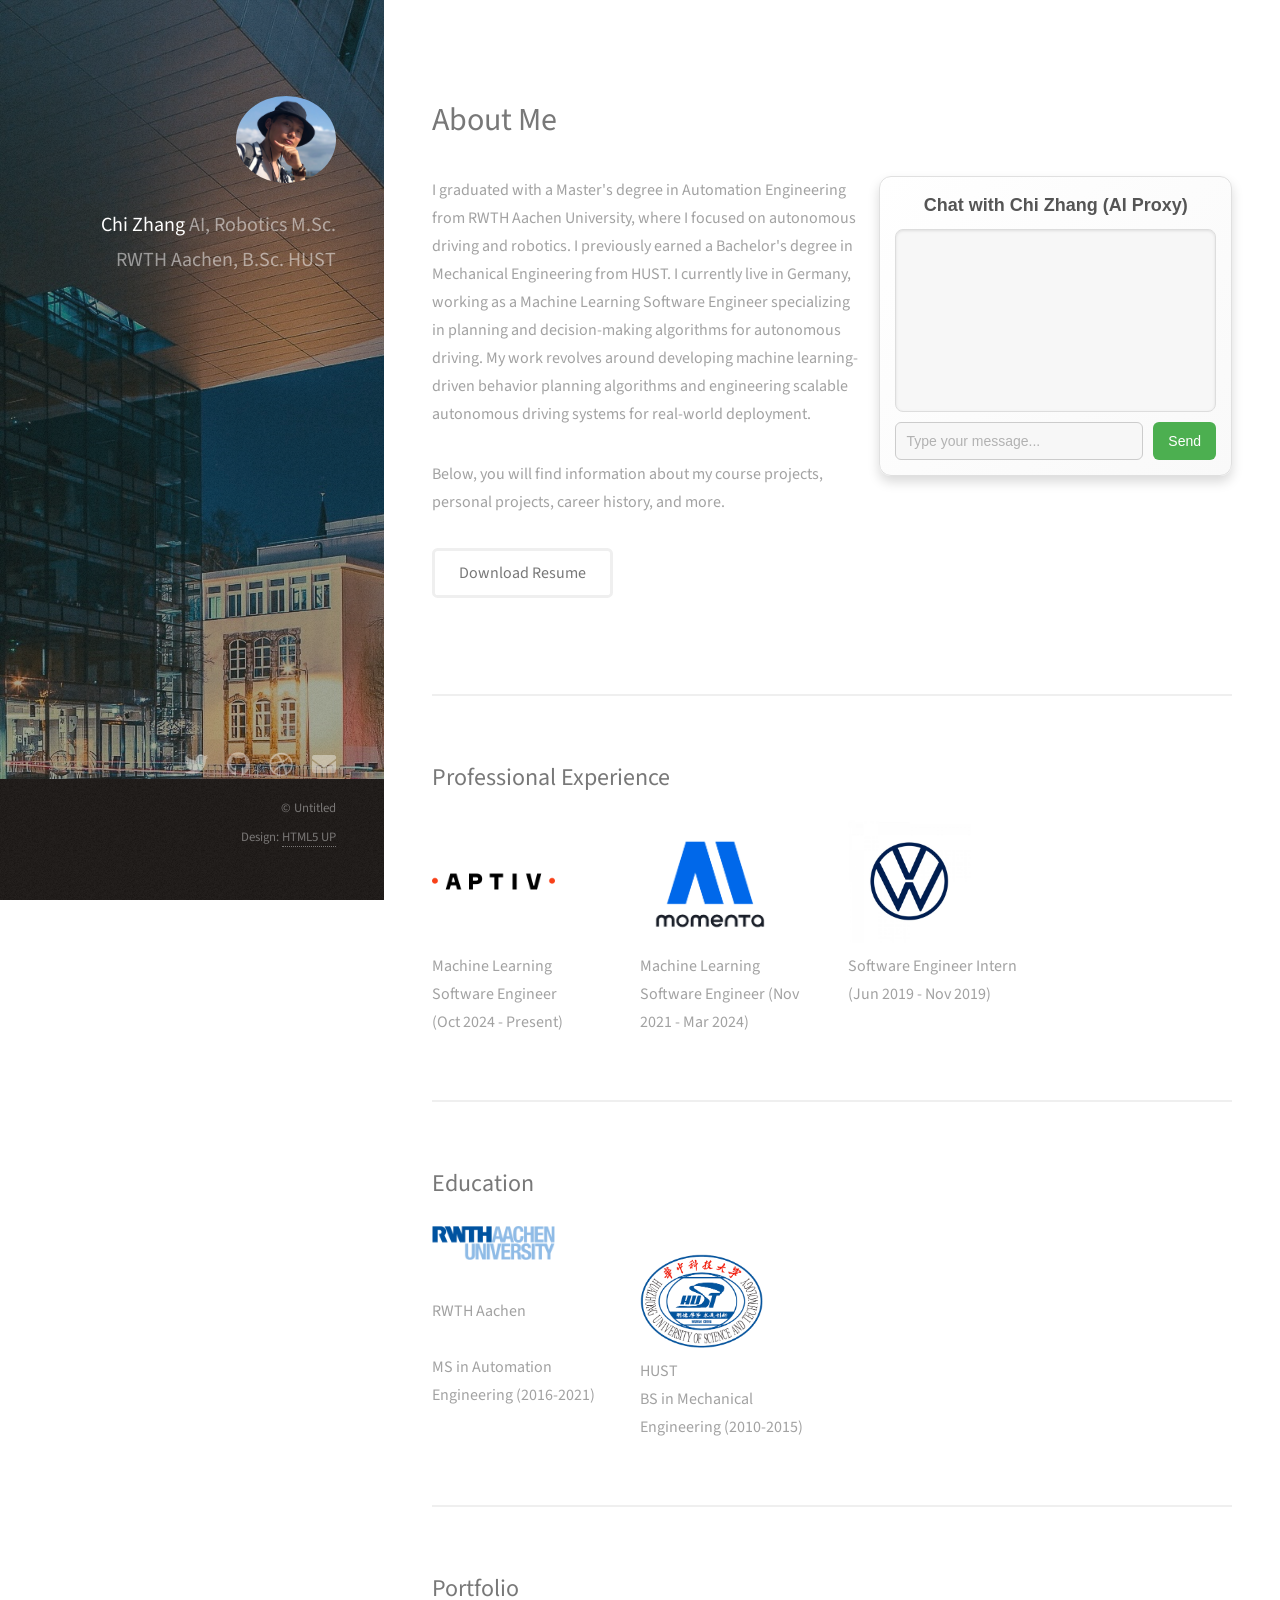
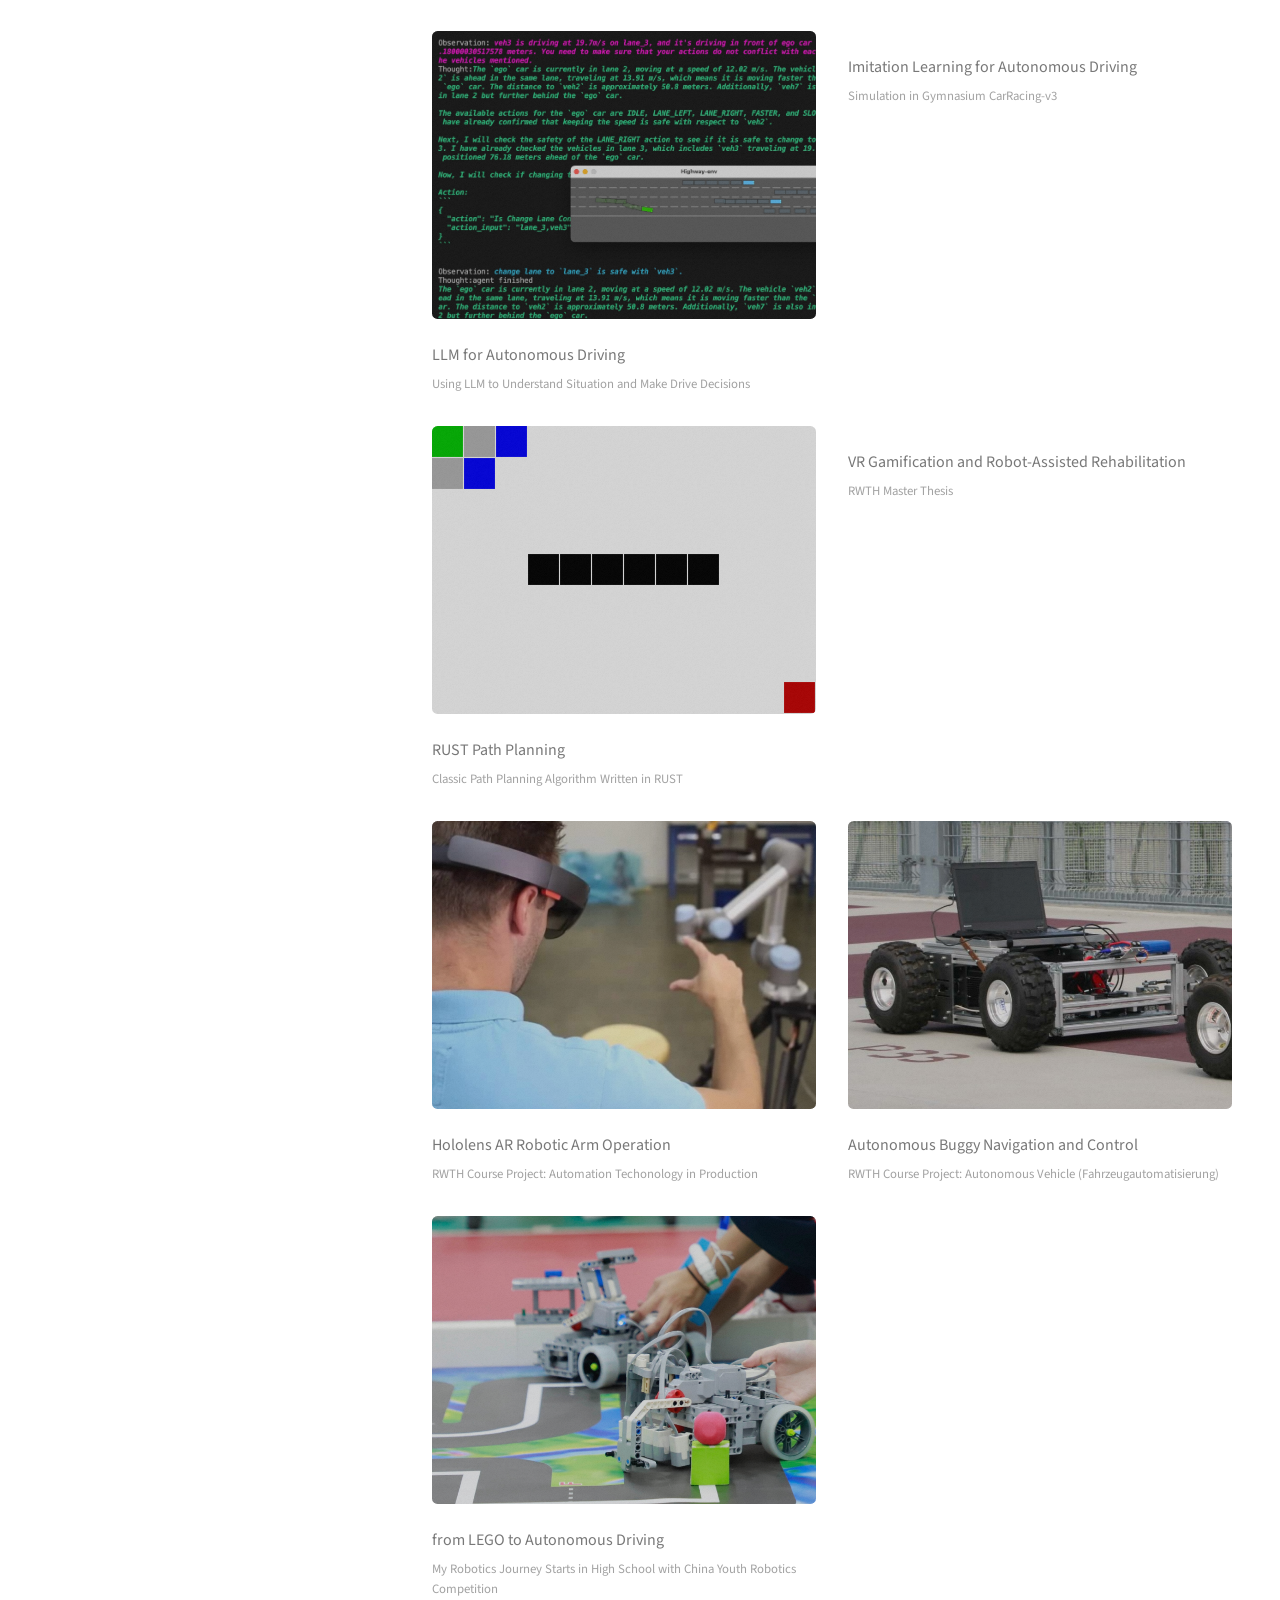
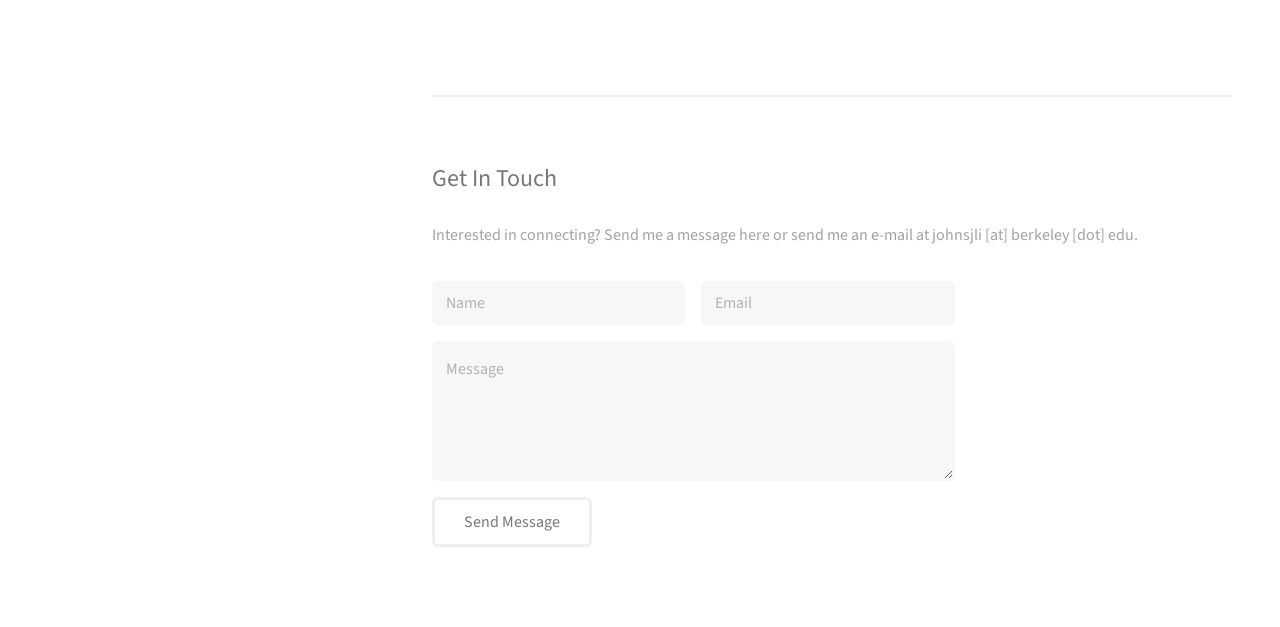
==== index.html @ f7bc262f "udpate rwth logo" ====
<!DOCTYPE HTML>
<!--
	Strata by HTML5 UP
	html5up.net | @ajlkn
	Free for personal and commercial use under the CCA 3.0 license (html5up.net/license)
-->
<html>
	<head>
		<title>Strata by HTML5 UP</title>
		<meta charset="utf-8" />
		<meta name="viewport" content="width=device-width, initial-scale=1, user-scalable=no" />
		<link rel="stylesheet" href="assets/css/main.css" />
	</head>
	<body class="is-preload">

		<!-- Header -->
			<header id="header">
				<div class="inner">
					<a href="#" class="image avatar"><img src="images/avatar.jpg" alt="" /></a>
					<h1><strong>Chi Zhang</strong><br />
					AI, Robotics<br />
					M.Sc. RWTH Aachen, B.Sc. HUST</h1>
				</div>
			</header>

		<!-- Main -->
		<div id="main">

			<section id="one">
				<!-- 单独的一行: About Me -->
				<header class="major" style="text-align: left; margin-bottom: 20px;">
					<h2>About Me</h2>
				</header>
			
				<!-- 内容部分 -->
				<div style="display: flex; flex-wrap: wrap; gap: 20px; align-items: flex-start;">
					<!-- 左侧文字内容 -->
					<div style="flex: 2; min-width: 300px;">
						<p>
							I graduated with a Master's degree in Automation Engineering from RWTH Aachen University, 
							where I focused on autonomous driving and robotics. I previously earned a Bachelor's degree in Mechanical Engineering from HUST.
							I currently live in Germany, 
							working as a Machine Learning Software Engineer specializing in planning and decision-making algorithms for autonomous driving. 
							My work revolves around developing machine learning-driven behavior planning algorithms and engineering scalable autonomous driving systems for real-world deployment.
						</p>
						<p>
							Below, you will find information about my course projects, personal projects, 
							career history, and more.
						</p>
						<ul class="actions">
							<li><a href="docs/Johnathon_Li_Resume_USA_2024.pdf" class="button">Download Resume</a></li>
						</ul>
					</div>
			
					<!-- 右侧聊天窗口 -->
					<div id="chatbot-container" style="
						flex: 1.5; 
						min-width: 300px; 
						border: 1px solid #e0e0e0;
						border-radius: 12px;
						padding: 15px;
						box-shadow: 0 6px 12px rgba(0, 0, 0, 0.15);
						background: linear-gradient(135deg, #ffffff, #f9f9f9);
						height: 300px; /* 调整聊天窗口高度 */
						display: flex;
						flex-direction: column;
						justify-content: space-between;">
						<h3 style="
							text-align: center;
							font-family: 'Arial', sans-serif;
							font-size: 18px;
							font-weight: bold;
							color: #555;
							margin-bottom: 10px;">Chat with Chi Zhang (AI Proxy)</h3>
						<div id="chatbox" style="
							flex: 1;
							overflow-y: auto;
							border: 1px solid #ddd;
							border-radius: 8px;
							padding: 10px;
							background-color: #f7f7f7;
							font-family: 'Arial', sans-serif;
							font-size: 14px;
							line-height: 1.6;
							color: #333;
							box-shadow: inset 0 1px 3px rgba(0, 0, 0, 0.1);"></div>
						<div style="margin-top: 10px; display: flex; gap: 10px;">
							<input id="user-input" type="text" placeholder="Type your message..." style="
								flex: 1;
								padding: 10px;
								border: 1px solid #ccc;
								border-radius: 6px;
								font-family: 'Arial', sans-serif;
								font-size: 14px;">
							<button id="send-btn" style="
								padding: 10px 15px;
								background-color: #4CAF50;
								color: #fff;
								border: none;
								border-radius: 6px;
								font-family: 'Arial', sans-serif;
								font-size: 14px;
								cursor: pointer;
								transition: background-color 0.3s ease;">
								Send
							</button>
						</div>
					</div>
				</div>
			</section>

				<section id="two">
					<div>
						<h2>Professional Experience</h2>
						<div class="row">
							<div class="item col-3 col-6-small">
								<img src="images/logos/Aptiv.png" style="width:70%">
								<span class="caption">Machine Learning Software Engineer <br /> (Oct 2024 - Present)</span>
							</div>
							<div class="item col-3 col-6-small">
								<img src="images/logos/Momenta.png" alt="Forest" style="width:80%">
								<span class="caption">Machine Learning Software Engineer (Nov 2021 - Mar 2024)</span>
							</div>
							<div class="item col-3 col-6-small">
								<img src="images/logos/Volkswagen.png" alt="Mountains" style="width:70%">
								<span class="caption"> Software Engineer Intern (Jun 2019 - Nov 2019)</span>
						</div>
					</div>
				</section>

				<section id="four">
					<div>
						<h2>Education</h2>
						<div class="row">
							<div class="item col-3 col-6-small">
								<img src="images/logos/RWTH.png" style="width:70%"> <br />
								<span class="caption">  <br /> RWTH Aachen <br /> <br />MS in Automation Engineering (2016-2021)<br /> </span>
							</div>
							<div class="item col-3 col-6-small">
								<br /><img src="images/logos/HUST.png" alt="Forest" style="width:70%">
								<span class="caption"> <br /> HUST <br />BS in Mechanical Engineering (2010-2015)<br /> </span>
							</div>
						</div>
					</div>

				</section>

				<section id="five">
					<h2>Portfolio</h2>
					<div class="row">
						<article class="col-6 col-12-xsmall work-item">
							<a href="https://github.com/john-s-li/cpp_path_planning" class="image fit thumb"><img src="images/project_covers/llm_drive_cover.jpg" /></a>
							<h3>LLM for Autonomous Driving </h3>
							<p>Using LLM to Understand Situation and Make Drive Decisions</p>

						</article>
						<article class="col-6 col-12-xsmall work-item">
							<a href="https://github.com/hardzc123/imitation_learning_autonomous_driving/tree/master" class="image fit thumb"><img src="images/project_covers/loop_dagger.gif" alt="" /></a>
							<h3>Imitation Learning for Autonomous Driving </h3>
							<p>Simulation in Gymnasium CarRacing-v3</p>

						</article>
						<article class="col-6 col-12-xsmall work-item">
							<a href="html/rust_optimization_planning.html" class="image fit thumb"><img src="images/project_covers/astar.gif" alt="" /></a>
							<h3>RUST Path Planning</h3>
							<p>Classic Path Planning Algorithm Written in RUST</p>

						</article>
			
						<article class="col-6 col-12-xsmall work-item">
							<a href="html/rwth_vr_robot.html" class="image fit thumb"><img src="images/project_covers/vr_robot.gif" alt="" /></a>
							<h3>VR Gamification and Robot-Assisted Rehabilitation</h3>
							<p>RWTH Master Thesis </p>
						</article>
						<article class="col-6 col-12-xsmall work-item">
							<a href="html/rwth_ar_robot.html" class="image fit thumb"><img src="images/project_covers/ar_robot_cover.jpg" alt="" /></a>
							<h3>Hololens AR Robotic Arm Operation</h3>
							<p>RWTH Course Project: Automation Techonology in Production</p>
						</article>
						<article class="col-6 col-12-xsmall work-item">
							<a href="html/rwth_project_autonomous_vehicle.html" class="image fit thumb"><img src="images/project_covers/RWTH_Self_Driving_Project_Cover.jpg" alt="" /></a>
							<h3>Autonomous Buggy Navigation and Control</h3>
							<p>RWTH Course Project: Autonomous Vehicle (Fahrzeugautomatisierung)</p>
						</article>
						<article class="col-6 col-12-xsmall work-item">
							<a href="html/high_school_robot.html" class="image fit thumb"><img src="images/project_covers/High_School_Robot.png" alt="" /></a>
							<h3>from LEGO to Autonomous Driving</h3>
							<p>My Robotics Journey Starts in High School with China Youth Robotics Competition</p>
						</article>
					<!-- </div>
					<ul class="actions">
						<li><a href="#" class="button">Full Portfolio</a></li>
					</ul> -->
				</section>
							
				<section id="six">
					<h2>Get In Touch</h2>
					<p>Interested in connecting? Send me a message here or send me an e-mail at johnsjli [at] berkeley [dot] edu.</p>
					<div class="row">
						<div class="col-8 col-12-small">
							<form method="POST" action="https://formspree.io/f/xpzkbggg">
								<div class="row gtr-uniform gtr-50">
									<div class="col-6 col-12-xsmall"><input type="text" name="name" id="name" placeholder="Name" /></div>
									<div class="col-6 col-12-xsmall"><input type="email" name="email" id="email" placeholder="Email" /></div>
									<div class="col-12"><textarea name="message" id="message" placeholder="Message" rows="4"></textarea></div>
									<div class="actions"> <input type="submit" value="Send Message" /> </div>
								</div>
							</form>
						</div>
					</div>
				</section>

		</div>

		<!-- Footer -->
			<footer id="footer">
				<div class="inner">
					<ul class="icons">
						<li><a href="#" class="icon brands fa-twitter"><span class="label">Twitter</span></a></li>
						<li><a href="#" class="icon brands fa-github"><span class="label">Github</span></a></li>
						<li><a href="#" class="icon brands fa-dribbble"><span class="label">Dribbble</span></a></li>
						<li><a href="#" class="icon solid fa-envelope"><span class="label">Email</span></a></li>
					</ul>
					<ul class="copyright">
						<li>&copy; Untitled</li><li>Design: <a href="http://html5up.net">HTML5 UP</a></li>
					</ul>
				</div>
			</footer>

		<!-- Scripts -->
			<script src="assets/js/jquery.min.js"></script>
			<script src="assets/js/jquery.poptrox.min.js"></script>
			<script src="assets/js/browser.min.js"></script>
			<script src="assets/js/breakpoints.min.js"></script>
			<script src="assets/js/util.js"></script>
			<script src="assets/js/main.js"></script>

			<script>
				const chatbox = document.getElementById('chatbox');
				const userInput = document.getElementById('user-input');
				const sendBtn = document.getElementById('send-btn');
			
				// Function to append messages to the chatbox
				function appendMessage(sender, text) {
					const message = document.createElement('div');
					message.style.margin = '5px 0';
					message.innerHTML = `<strong>${sender}:</strong> ${text}`;
					chatbox.appendChild(message);
					chatbox.scrollTop = chatbox.scrollHeight; // Auto-scroll to the bottom
				}
			
				// // Function to call OpenAI API
				// async function callChatGPTAPI(message) {
				// 	try {
				// 		const response = await fetch('https://api.openai.com/v1/chat/completions', {
				// 			method: 'POST',
				// 			headers: {
				// 				'Content-Type': 'application/json',
				// 				'Authorization': `Bearer YOUR_OPENAI_API_KEY` // Replace with your API key
				// 			},
				// 			body: JSON.stringify({
				// 				model: 'gpt-3.5-turbo',
				// 				messages: [{ role: 'user', content: message }]
				// 			})
				// 		});
			
				// 		const data = await response.json();
				// 		const reply = data.choices[0].message.content;
				// 		appendMessage('ChatGPT', reply);
				// 	} catch (error) {
				// 		console.error('Error calling OpenAI API:', error);
				// 		appendMessage('ChatGPT', 'Sorry, something went wrong.');
				// 	}
				// }

				// Function to call ChatGPT API hosted on Heroku
				// async function callChatGPTAPI(message) {
				// 	try {
				// 		const response = await fetch('https://chatgpt-backend-2d695b64b440.herokuapp.com/chat', { // Replace with your Heroku URL
				// 			method: 'POST',
				// 			headers: {
				// 				'Content-Type': 'application/json'
				// 			},
				// 			body: JSON.stringify({ message: message }) // Send user's message as JSON
				// 		});

				// 		const data = await response.json(); // Parse response
				// 		if (data.reply) {
				// 			appendMessage('Chi Zhang (AI)', data.reply); // Append ChatGPT's reply to the chatbox
				// 		} else {
				// 			appendMessage('Chi Zhang (AI)', 'No response received. Please try again.');
				// 		}
				// 	} catch (error) {
				// 		console.error('Error calling the ChatGPT API:', error);
				// 		appendMessage('Chi Zhang (AI)', 'Sorry, something went wrong.');
				// 	}
				// }

				  // Call the Heroku backend
				  async function callChatAPI(message) {
					try {
						const response = await fetch('https://your-heroku-app-url.herokuapp.com/chat', {
							method: 'POST',
							headers: { 'Content-Type': 'application/json' },
							body: JSON.stringify({
								question: message,
								proxy_identity: "Chi Zhang",
								background_info: "Chi Zhang is a Senior System Engineer at Aptiv specializing in ADAS system architecture, AI, and robotics.",
							}),
						});

						const data = await response.json();
						appendMessage('Chi Zhang (AI Proxy)', data.reply);
					} catch (error) {
						appendMessage('System', 'Sorry, something went wrong.');
					}
				}
						
				// Event listener for the send button
				sendBtn.addEventListener('click', () => {
					const message = userInput.value.trim();
					if (message) {
						appendMessage('You', message);
						userInput.value = '';
						userInput.focus(); // 自动聚焦
						callChatGPTAPI(message);
					}
				});
			
				// Allow pressing "Enter" to send messages
				userInput.addEventListener('keydown', (e) => {
					if (e.key === 'Enter') {
						sendBtn.click();
					}
				});
			</script>

	</body>
</html>
---- assets/css/main.css ----
@import url("fontawesome-all.min.css");
@import url("https://fonts.googleapis.com/css?family=Source+Sans+Pro:400,400italic");

/*
	Strata by HTML5 UP
	html5up.net | @ajlkn
	Free for personal and commercial use under the CCA 3.0 license (html5up.net/license)
*/

html, body, div, span, applet, object,
iframe, h1, h2, h3, h4, h5, h6, p, blockquote,
pre, a, abbr, acronym, address, big, cite,
code, del, dfn, em, img, ins, kbd, q, s, samp,
small, strike, strong, sub, sup, tt, var, b,
u, i, center, dl, dt, dd, ol, ul, li, fieldset,
form, label, legend, table, caption, tbody,
tfoot, thead, tr, th, td, article, aside,
canvas, details, embed, figure, figcaption,
footer, header, hgroup, menu, nav, output, ruby,
section, summary, time, mark, audio, video {
	margin: 0;
	padding: 0;
	border: 0;
	font-size: 100%;
	font: inherit;
	vertical-align: baseline;}

article, aside, details, figcaption, figure,
footer, header, hgroup, menu, nav, section {
	display: block;}

body {
	line-height: 1;
}

ol, ul {
	list-style: none;
}

blockquote, q {
	quotes: none;
}

	blockquote:before, blockquote:after, q:before, q:after {
		content: '';
		content: none;
	}

table {
	border-collapse: collapse;
	border-spacing: 0;
}

body {
	-webkit-text-size-adjust: none;
}

mark {
	background-color: transparent;
	color: inherit;
}

input::-moz-focus-inner {
	border: 0;
	padding: 0;
}

input, select, textarea {
	-moz-appearance: none;
	-webkit-appearance: none;
	-ms-appearance: none;
	appearance: none;
}

/* Basic */

	html {
		box-sizing: border-box;
	}

	*, *:before, *:after {
		box-sizing: inherit;
	}

	body {
		background: #fff;
	}

		body.is-preload *, body.is-preload *:before, body.is-preload *:after {
			-moz-animation: none !important;
			-webkit-animation: none !important;
			-ms-animation: none !important;
			animation: none !important;
			-moz-transition: none !important;
			-webkit-transition: none !important;
			-ms-transition: none !important;
			transition: none !important;
		}

	body, input, select, textarea {
		color: #a2a2a2;
		font-family: "Source Sans Pro", Helvetica, sans-serif;
		font-size: 16pt;
		font-weight: 400;
		line-height: 1.75em;
	}

	a {
		-moz-transition: color 0.2s ease-in-out, border-color 0.2s ease-in-out;
		-webkit-transition: color 0.2s ease-in-out, border-color 0.2s ease-in-out;
		-ms-transition: color 0.2s ease-in-out, border-color 0.2s ease-in-out;
		transition: color 0.2s ease-in-out, border-color 0.2s ease-in-out;
		border-bottom: dotted 1px;
		color: #49bf9d;
		text-decoration: none;
	}

		a:hover {
			border-bottom-color: transparent;
			color: #49bf9d !important;
			text-decoration: none;
		}

	strong, b {
		color: #787878;
		font-weight: 400;
	}

	em, i {
		font-style: italic;
	}

	p {
		margin: 0 0 2em 0;
	}

	h1, h2, h3, h4, h5, h6 {
		color: #787878;
		font-weight: 400;
		line-height: 1em;
		margin: 0 0 1em 0;
	}

		h1 a, h2 a, h3 a, h4 a, h5 a, h6 a {
			color: inherit;
			text-decoration: none;
		}

	h1 {
		font-size: 2em;
		line-height: 1.5em;
	}

	h2 {
		font-size: 1.5em;
		line-height: 1.5em;
	}

	h3 {
		font-size: 1.25em;
		line-height: 1.5em;
	}

	h4 {
		font-size: 1.1em;
		line-height: 1.5em;
	}

	h5 {
		font-size: 0.9em;
		line-height: 1.5em;
	}

	h6 {
		font-size: 0.7em;
		line-height: 1.5em;
	}

	sub {
		font-size: 0.8em;
		position: relative;
		top: 0.5em;
	}

	sup {
		font-size: 0.8em;
		position: relative;
		top: -0.5em;
	}

	hr {
		border: 0;
		border-bottom: solid 2px #efefef;
		margin: 2em 0;
	}

		hr.major {
			margin: 3em 0;
		}

	blockquote {
		border-left: solid 6px #efefef;
		font-style: italic;
		margin: 0 0 2em 0;
		padding: 0.5em 0 0.5em 1.5em;
	}

	code {
		background: #f7f7f7;
		border-radius: 0.35em;
		border: solid 2px #efefef;
		font-family: "Courier New", monospace;
		font-size: 0.9em;
		margin: 0 0.25em;
		padding: 0.25em 0.65em;
	}

	pre {
		-webkit-overflow-scrolling: touch;
		font-family: "Courier New", monospace;
		font-size: 0.9em;
		margin: 0 0 2em 0;
	}

		pre code {
			display: block;
			line-height: 1.75em;
			padding: 1em 1.5em;
			overflow-x: auto;
		}

	.align-left {
		text-align: left;
	}

	.align-center {
		text-align: center;
	}

	.align-right {
		text-align: right;
	}

/* Container */

	.container {
		margin: 0 auto;
		max-width: calc(100% - 4em);
		width: 100%;
	}

		.container.xsmall {
			width: 25%;
		}

		.container.small {
			width: 50%;
		}

		.container.medium {
			width: 75%;
		}

		.container.large {
			width: 125%;
		}

		.container.xlarge {
			width: 150%;
		}

		.container.max {
			width: 100%;
		}

		@media screen and (max-width: 980px) {

			.container {
				width: 100% !important;
				max-width: 100% !important;
			}

		}

		@media screen and (max-width: 480px) {

			.container {
				max-width: calc(100% - 3em);
			}

		}

/* Row */

	.row {
		display: flex;
		flex-wrap: wrap;
		box-sizing: border-box;
		align-items: stretch;
	}

		.row > * {
			box-sizing: border-box;
		}

		.row.gtr-uniform > * > :last-child {
			margin-bottom: 0;
		}

		.row.aln-left {
			justify-content: flex-start;
		}

		.row.aln-center {
			justify-content: center;
		}

		.row.aln-right {
			justify-content: flex-end;
		}

		.row.aln-top {
			align-items: flex-start;
		}

		.row.aln-middle {
			align-items: center;
		}

		.row.aln-bottom {
			align-items: flex-end;
		}

		.row > .imp {
			order: -1;
		}

		.row > .col-1 {
			width: 8.33333%;
		}

		.row > .off-1 {
			margin-left: 8.33333%;
		}

		.row > .col-2 {
			width: 16.66667%;
		}

		.row > .off-2 {
			margin-left: 16.66667%;
		}

		.row > .col-3 {
			width: 25%;
		}

		.row > .off-3 {
			margin-left: 25%;
		}

		.row > .col-4 {
			width: 33.33333%;
		}

		.row > .off-4 {
			margin-left: 33.33333%;
		}

		.row > .col-5 {
			width: 41.66667%;
		}

		.row > .off-5 {
			margin-left: 41.66667%;
		}

		.row > .col-6 {
			width: 50%;
		}

		.row > .off-6 {
			margin-left: 50%;
		}

		.row > .col-7 {
			width: 58.33333%;
		}

		.row > .off-7 {
			margin-left: 58.33333%;
		}

		.row > .col-8 {
			width: 66.66667%;
		}

		.row > .off-8 {
			margin-left: 66.66667%;
		}

		.row > .col-9 {
			width: 75%;
		}

		.row > .off-9 {
			margin-left: 75%;
		}

		.row > .col-10 {
			width: 83.33333%;
		}

		.row > .off-10 {
			margin-left: 83.33333%;
		}

		.row > .col-11 {
			width: 91.66667%;
		}

		.row > .off-11 {
			margin-left: 91.66667%;
		}

		.row > .col-12 {
			width: 100%;
		}

		.row > .off-12 {
			margin-left: 100%;
		}

		.row.gtr-0 {
			margin-top: 0;
			margin-left: 0em;
		}

			.row.gtr-0 > * {
				padding: 0 0 0 0em;
			}

			.row.gtr-0.gtr-uniform {
				margin-top: 0em;
			}

				.row.gtr-0.gtr-uniform > * {
					padding-top: 0em;
				}

		.row.gtr-25 {
			margin-top: 0;
			margin-left: -0.625em;
		}

			.row.gtr-25 > * {
				padding: 0 0 0 0.625em;
			}

			.row.gtr-25.gtr-uniform {
				margin-top: -0.625em;
			}

				.row.gtr-25.gtr-uniform > * {
					padding-top: 0.625em;
				}

		.row.gtr-50 {
			margin-top: 0;
			margin-left: -1.25em;
		}

			.row.gtr-50 > * {
				padding: 0 0 0 1.25em;
			}

			.row.gtr-50.gtr-uniform {
				margin-top: -1.25em;
			}

				.row.gtr-50.gtr-uniform > * {
					padding-top: 1.25em;
				}

		.row {
			margin-top: 0;
			margin-left: -2.5em;
		}

			.row > * {
				padding: 0 0 0 2.5em;
			}

			.row.gtr-uniform {
				margin-top: -2.5em;
			}

				.row.gtr-uniform > * {
					padding-top: 2.5em;
				}

		.row.gtr-150 {
			margin-top: 0;
			margin-left: -3.75em;
		}

			.row.gtr-150 > * {
				padding: 0 0 0 3.75em;
			}

			.row.gtr-150.gtr-uniform {
				margin-top: -3.75em;
			}

				.row.gtr-150.gtr-uniform > * {
					padding-top: 3.75em;
				}

		.row.gtr-200 {
			margin-top: 0;
			margin-left: -5em;
		}

			.row.gtr-200 > * {
				padding: 0 0 0 5em;
			}

			.row.gtr-200.gtr-uniform {
				margin-top: -5em;
			}

				.row.gtr-200.gtr-uniform > * {
					padding-top: 5em;
				}

		@media screen and (max-width: 1800px) {

			.row {
				display: flex;
				flex-wrap: wrap;
				box-sizing: border-box;
				align-items: stretch;
			}

				.row > * {
					box-sizing: border-box;
				}

				.row.gtr-uniform > * > :last-child {
					margin-bottom: 0;
				}

				.row.aln-left {
					justify-content: flex-start;
				}

				.row.aln-center {
					justify-content: center;
				}

				.row.aln-right {
					justify-content: flex-end;
				}

				.row.aln-top {
					align-items: flex-start;
				}

				.row.aln-middle {
					align-items: center;
				}

				.row.aln-bottom {
					align-items: flex-end;
				}

				.row > .imp-xlarge {
					order: -1;
				}

				.row > .col-1-xlarge {
					width: 8.33333%;
				}

				.row > .off-1-xlarge {
					margin-left: 8.33333%;
				}

				.row > .col-2-xlarge {
					width: 16.66667%;
				}

				.row > .off-2-xlarge {
					margin-left: 16.66667%;
				}

				.row > .col-3-xlarge {
					width: 25%;
				}

				.row > .off-3-xlarge {
					margin-left: 25%;
				}

				.row > .col-4-xlarge {
					width: 33.33333%;
				}

				.row > .off-4-xlarge {
					margin-left: 33.33333%;
				}

				.row > .col-5-xlarge {
					width: 41.66667%;
				}

				.row > .off-5-xlarge {
					margin-left: 41.66667%;
				}

				.row > .col-6-xlarge {
					width: 50%;
				}

				.row > .off-6-xlarge {
					margin-left: 50%;
				}

				.row > .col-7-xlarge {
					width: 58.33333%;
				}

				.row > .off-7-xlarge {
					margin-left: 58.33333%;
				}

				.row > .col-8-xlarge {
					width: 66.66667%;
				}

				.row > .off-8-xlarge {
					margin-left: 66.66667%;
				}

				.row > .col-9-xlarge {
					width: 75%;
				}

				.row > .off-9-xlarge {
					margin-left: 75%;
				}

				.row > .col-10-xlarge {
					width: 83.33333%;
				}

				.row > .off-10-xlarge {
					margin-left: 83.33333%;
				}

				.row > .col-11-xlarge {
					width: 91.66667%;
				}

				.row > .off-11-xlarge {
					margin-left: 91.66667%;
				}

				.row > .col-12-xlarge {
					width: 100%;
				}

				.row > .off-12-xlarge {
					margin-left: 100%;
				}

				.row.gtr-0 {
					margin-top: 0;
					margin-left: 0em;
				}

					.row.gtr-0 > * {
						padding: 0 0 0 0em;
					}

					.row.gtr-0.gtr-uniform {
						margin-top: 0em;
					}

						.row.gtr-0.gtr-uniform > * {
							padding-top: 0em;
						}

				.row.gtr-25 {
					margin-top: 0;
					margin-left: -0.625em;
				}

					.row.gtr-25 > * {
						padding: 0 0 0 0.625em;
					}

					.row.gtr-25.gtr-uniform {
						margin-top: -0.625em;
					}

						.row.gtr-25.gtr-uniform > * {
							padding-top: 0.625em;
						}

				.row.gtr-50 {
					margin-top: 0;
					margin-left: -1.25em;
				}

					.row.gtr-50 > * {
						padding: 0 0 0 1.25em;
					}

					.row.gtr-50.gtr-uniform {
						margin-top: -1.25em;
					}

						.row.gtr-50.gtr-uniform > * {
							padding-top: 1.25em;
						}

				.row {
					margin-top: 0;
					margin-left: -2.5em;
				}

					.row > * {
						padding: 0 0 0 2.5em;
					}

					.row.gtr-uniform {
						margin-top: -2.5em;
					}

						.row.gtr-uniform > * {
							padding-top: 2.5em;
						}

				.row.gtr-150 {
					margin-top: 0;
					margin-left: -3.75em;
				}

					.row.gtr-150 > * {
						padding: 0 0 0 3.75em;
					}

					.row.gtr-150.gtr-uniform {
						margin-top: -3.75em;
					}

						.row.gtr-150.gtr-uniform > * {
							padding-top: 3.75em;
						}

				.row.gtr-200 {
					margin-top: 0;
					margin-left: -5em;
				}

					.row.gtr-200 > * {
						padding: 0 0 0 5em;
					}

					.row.gtr-200.gtr-uniform {
						margin-top: -5em;
					}

						.row.gtr-200.gtr-uniform > * {
							padding-top: 5em;
						}

		}

		@media screen and (max-width: 1280px) {

			.row {
				display: flex;
				flex-wrap: wrap;
				box-sizing: border-box;
				align-items: stretch;
			}

				.row > * {
					box-sizing: border-box;
				}

				.row.gtr-uniform > * > :last-child {
					margin-bottom: 0;
				}

				.row.aln-left {
					justify-content: flex-start;
				}

				.row.aln-center {
					justify-content: center;
				}

				.row.aln-right {
					justify-content: flex-end;
				}

				.row.aln-top {
					align-items: flex-start;
				}

				.row.aln-middle {
					align-items: center;
				}

				.row.aln-bottom {
					align-items: flex-end;
				}

				.row > .imp-large {
					order: -1;
				}

				.row > .col-1-large {
					width: 8.33333%;
				}

				.row > .off-1-large {
					margin-left: 8.33333%;
				}

				.row > .col-2-large {
					width: 16.66667%;
				}

				.row > .off-2-large {
					margin-left: 16.66667%;
				}

				.row > .col-3-large {
					width: 25%;
				}

				.row > .off-3-large {
					margin-left: 25%;
				}

				.row > .col-4-large {
					width: 33.33333%;
				}

				.row > .off-4-large {
					margin-left: 33.33333%;
				}

				.row > .col-5-large {
					width: 41.66667%;
				}

				.row > .off-5-large {
					margin-left: 41.66667%;
				}

				.row > .col-6-large {
					width: 50%;
				}

				.row > .off-6-large {
					margin-left: 50%;
				}

				.row > .col-7-large {
					width: 58.33333%;
				}

				.row > .off-7-large {
					margin-left: 58.33333%;
				}

				.row > .col-8-large {
					width: 66.66667%;
				}

				.row > .off-8-large {
					margin-left: 66.66667%;
				}

				.row > .col-9-large {
					width: 75%;
				}

				.row > .off-9-large {
					margin-left: 75%;
				}

				.row > .col-10-large {
					width: 83.33333%;
				}

				.row > .off-10-large {
					margin-left: 83.33333%;
				}

				.row > .col-11-large {
					width: 91.66667%;
				}

				.row > .off-11-large {
					margin-left: 91.66667%;
				}

				.row > .col-12-large {
					width: 100%;
				}

				.row > .off-12-large {
					margin-left: 100%;
				}

				.row.gtr-0 {
					margin-top: 0;
					margin-left: 0em;
				}

					.row.gtr-0 > * {
						padding: 0 0 0 0em;
					}

					.row.gtr-0.gtr-uniform {
						margin-top: 0em;
					}

						.row.gtr-0.gtr-uniform > * {
							padding-top: 0em;
						}

				.row.gtr-25 {
					margin-top: 0;
					margin-left: -0.5em;
				}

					.row.gtr-25 > * {
						padding: 0 0 0 0.5em;
					}

					.row.gtr-25.gtr-uniform {
						margin-top: -0.5em;
					}

						.row.gtr-25.gtr-uniform > * {
							padding-top: 0.5em;
						}

				.row.gtr-50 {
					margin-top: 0;
					margin-left: -1em;
				}

					.row.gtr-50 > * {
						padding: 0 0 0 1em;
					}

					.row.gtr-50.gtr-uniform {
						margin-top: -1em;
					}

						.row.gtr-50.gtr-uniform > * {
							padding-top: 1em;
						}

				.row {
					margin-top: 0;
					margin-left: -2em;
				}

					.row > * {
						padding: 0 0 0 2em;
					}

					.row.gtr-uniform {
						margin-top: -2em;
					}

						.row.gtr-uniform > * {
							padding-top: 2em;
						}

				.row.gtr-150 {
					margin-top: 0;
					margin-left: -3em;
				}

					.row.gtr-150 > * {
						padding: 0 0 0 3em;
					}

					.row.gtr-150.gtr-uniform {
						margin-top: -3em;
					}

						.row.gtr-150.gtr-uniform > * {
							padding-top: 3em;
						}

				.row.gtr-200 {
					margin-top: 0;
					margin-left: -4em;
				}

					.row.gtr-200 > * {
						padding: 0 0 0 4em;
					}

					.row.gtr-200.gtr-uniform {
						margin-top: -4em;
					}

						.row.gtr-200.gtr-uniform > * {
							padding-top: 4em;
						}

		}

		@media screen and (max-width: 980px) {

			.row {
				display: flex;
				flex-wrap: wrap;
				box-sizing: border-box;
				align-items: stretch;
			}

				.row > * {
					box-sizing: border-box;
				}

				.row.gtr-uniform > * > :last-child {
					margin-bottom: 0;
				}

				.row.aln-left {
					justify-content: flex-start;
				}

				.row.aln-center {
					justify-content: center;
				}

				.row.aln-right {
					justify-content: flex-end;
				}

				.row.aln-top {
					align-items: flex-start;
				}

				.row.aln-middle {
					align-items: center;
				}

				.row.aln-bottom {
					align-items: flex-end;
				}

				.row > .imp-medium {
					order: -1;
				}

				.row > .col-1-medium {
					width: 8.33333%;
				}

				.row > .off-1-medium {
					margin-left: 8.33333%;
				}

				.row > .col-2-medium {
					width: 16.66667%;
				}

				.row > .off-2-medium {
					margin-left: 16.66667%;
				}

				.row > .col-3-medium {
					width: 25%;
				}

				.row > .off-3-medium {
					margin-left: 25%;
				}

				.row > .col-4-medium {
					width: 33.33333%;
				}

				.row > .off-4-medium {
					margin-left: 33.33333%;
				}

				.row > .col-5-medium {
					width: 41.66667%;
				}

				.row > .off-5-medium {
					margin-left: 41.66667%;
				}

				.row > .col-6-medium {
					width: 50%;
				}

				.row > .off-6-medium {
					margin-left: 50%;
				}

				.row > .col-7-medium {
					width: 58.33333%;
				}

				.row > .off-7-medium {
					margin-left: 58.33333%;
				}

				.row > .col-8-medium {
					width: 66.66667%;
				}

				.row > .off-8-medium {
					margin-left: 66.66667%;
				}

				.row > .col-9-medium {
					width: 75%;
				}

				.row > .off-9-medium {
					margin-left: 75%;
				}

				.row > .col-10-medium {
					width: 83.33333%;
				}

				.row > .off-10-medium {
					margin-left: 83.33333%;
				}

				.row > .col-11-medium {
					width: 91.66667%;
				}

				.row > .off-11-medium {
					margin-left: 91.66667%;
				}

				.row > .col-12-medium {
					width: 100%;
				}

				.row > .off-12-medium {
					margin-left: 100%;
				}

				.row.gtr-0 {
					margin-top: 0;
					margin-left: 0em;
				}

					.row.gtr-0 > * {
						padding: 0 0 0 0em;
					}

					.row.gtr-0.gtr-uniform {
						margin-top: 0em;
					}

						.row.gtr-0.gtr-uniform > * {
							padding-top: 0em;
						}

				.row.gtr-25 {
					margin-top: 0;
					margin-left: -0.5em;
				}

					.row.gtr-25 > * {
						padding: 0 0 0 0.5em;
					}

					.row.gtr-25.gtr-uniform {
						margin-top: -0.5em;
					}

						.row.gtr-25.gtr-uniform > * {
							padding-top: 0.5em;
						}

				.row.gtr-50 {
					margin-top: 0;
					margin-left: -1em;
				}

					.row.gtr-50 > * {
						padding: 0 0 0 1em;
					}

					.row.gtr-50.gtr-uniform {
						margin-top: -1em;
					}

						.row.gtr-50.gtr-uniform > * {
							padding-top: 1em;
						}

				.row {
					margin-top: 0;
					margin-left: -2em;
				}

					.row > * {
						padding: 0 0 0 2em;
					}

					.row.gtr-uniform {
						margin-top: -2em;
					}

						.row.gtr-uniform > * {
							padding-top: 2em;
						}

				.row.gtr-150 {
					margin-top: 0;
					margin-left: -3em;
				}

					.row.gtr-150 > * {
						padding: 0 0 0 3em;
					}

					.row.gtr-150.gtr-uniform {
						margin-top: -3em;
					}

						.row.gtr-150.gtr-uniform > * {
							padding-top: 3em;
						}

				.row.gtr-200 {
					margin-top: 0;
					margin-left: -4em;
				}

					.row.gtr-200 > * {
						padding: 0 0 0 4em;
					}

					.row.gtr-200.gtr-uniform {
						margin-top: -4em;
					}

						.row.gtr-200.gtr-uniform > * {
							padding-top: 4em;
						}

		}

		@media screen and (max-width: 736px) {

			.row {
				display: flex;
				flex-wrap: wrap;
				box-sizing: border-box;
				align-items: stretch;
			}

				.row > * {
					box-sizing: border-box;
				}

				.row.gtr-uniform > * > :last-child {
					margin-bottom: 0;
				}

				.row.aln-left {
					justify-content: flex-start;
				}

				.row.aln-center {
					justify-content: center;
				}

				.row.aln-right {
					justify-content: flex-end;
				}

				.row.aln-top {
					align-items: flex-start;
				}

				.row.aln-middle {
					align-items: center;
				}

				.row.aln-bottom {
					align-items: flex-end;
				}

				.row > .imp-small {
					order: -1;
				}

				.row > .col-1-small {
					width: 8.33333%;
				}

				.row > .off-1-small {
					margin-left: 8.33333%;
				}

				.row > .col-2-small {
					width: 16.66667%;
				}

				.row > .off-2-small {
					margin-left: 16.66667%;
				}

				.row > .col-3-small {
					width: 25%;
				}

				.row > .off-3-small {
					margin-left: 25%;
				}

				.row > .col-4-small {
					width: 33.33333%;
				}

				.row > .off-4-small {
					margin-left: 33.33333%;
				}

				.row > .col-5-small {
					width: 41.66667%;
				}

				.row > .off-5-small {
					margin-left: 41.66667%;
				}

				.row > .col-6-small {
					width: 50%;
				}

				.row > .off-6-small {
					margin-left: 50%;
				}

				.row > .col-7-small {
					width: 58.33333%;
				}

				.row > .off-7-small {
					margin-left: 58.33333%;
				}

				.row > .col-8-small {
					width: 66.66667%;
				}

				.row > .off-8-small {
					margin-left: 66.66667%;
				}

				.row > .col-9-small {
					width: 75%;
				}

				.row > .off-9-small {
					margin-left: 75%;
				}

				.row > .col-10-small {
					width: 83.33333%;
				}

				.row > .off-10-small {
					margin-left: 83.33333%;
				}

				.row > .col-11-small {
					width: 91.66667%;
				}

				.row > .off-11-small {
					margin-left: 91.66667%;
				}

				.row > .col-12-small {
					width: 100%;
				}

				.row > .off-12-small {
					margin-left: 100%;
				}

				.row.gtr-0 {
					margin-top: 0;
					margin-left: 0em;
				}

					.row.gtr-0 > * {
						padding: 0 0 0 0em;
					}

					.row.gtr-0.gtr-uniform {
						margin-top: 0em;
					}

						.row.gtr-0.gtr-uniform > * {
							padding-top: 0em;
						}

				.row.gtr-25 {
					margin-top: 0;
					margin-left: -0.375em;
				}

					.row.gtr-25 > * {
						padding: 0 0 0 0.375em;
					}

					.row.gtr-25.gtr-uniform {
						margin-top: -0.375em;
					}

						.row.gtr-25.gtr-uniform > * {
							padding-top: 0.375em;
						}

				.row.gtr-50 {
					margin-top: 0;
					margin-left: -0.75em;
				}

					.row.gtr-50 > * {
						padding: 0 0 0 0.75em;
					}

					.row.gtr-50.gtr-uniform {
						margin-top: -0.75em;
					}

						.row.gtr-50.gtr-uniform > * {
							padding-top: 0.75em;
						}

				.row {
					margin-top: 0;
					margin-left: -1.5em;
				}

					.row > * {
						padding: 0 0 0 1.5em;
					}

					.row.gtr-uniform {
						margin-top: -1.5em;
					}

						.row.gtr-uniform > * {
							padding-top: 1.5em;
						}

				.row.gtr-150 {
					margin-top: 0;
					margin-left: -2.25em;
				}

					.row.gtr-150 > * {
						padding: 0 0 0 2.25em;
					}

					.row.gtr-150.gtr-uniform {
						margin-top: -2.25em;
					}

						.row.gtr-150.gtr-uniform > * {
							padding-top: 2.25em;
						}

				.row.gtr-200 {
					margin-top: 0;
					margin-left: -3em;
				}

					.row.gtr-200 > * {
						padding: 0 0 0 3em;
					}

					.row.gtr-200.gtr-uniform {
						margin-top: -3em;
					}

						.row.gtr-200.gtr-uniform > * {
							padding-top: 3em;
						}

		}

		@media screen and (max-width: 480px) {

			.row {
				display: flex;
				flex-wrap: wrap;
				box-sizing: border-box;
				align-items: stretch;
			}

				.row > * {
					box-sizing: border-box;
				}

				.row.gtr-uniform > * > :last-child {
					margin-bottom: 0;
				}

				.row.aln-left {
					justify-content: flex-start;
				}

				.row.aln-center {
					justify-content: center;
				}

				.row.aln-right {
					justify-content: flex-end;
				}

				.row.aln-top {
					align-items: flex-start;
				}

				.row.aln-middle {
					align-items: center;
				}

				.row.aln-bottom {
					align-items: flex-end;
				}

				.row > .imp-xsmall {
					order: -1;
				}

				.row > .col-1-xsmall {
					width: 8.33333%;
				}

				.row > .off-1-xsmall {
					margin-left: 8.33333%;
				}

				.row > .col-2-xsmall {
					width: 16.66667%;
				}

				.row > .off-2-xsmall {
					margin-left: 16.66667%;
				}

				.row > .col-3-xsmall {
					width: 25%;
				}

				.row > .off-3-xsmall {
					margin-left: 25%;
				}

				.row > .col-4-xsmall {
					width: 33.33333%;
				}

				.row > .off-4-xsmall {
					margin-left: 33.33333%;
				}

				.row > .col-5-xsmall {
					width: 41.66667%;
				}

				.row > .off-5-xsmall {
					margin-left: 41.66667%;
				}

				.row > .col-6-xsmall {
					width: 50%;
				}

				.row > .off-6-xsmall {
					margin-left: 50%;
				}

				.row > .col-7-xsmall {
					width: 58.33333%;
				}

				.row > .off-7-xsmall {
					margin-left: 58.33333%;
				}

				.row > .col-8-xsmall {
					width: 66.66667%;
				}

				.row > .off-8-xsmall {
					margin-left: 66.66667%;
				}

				.row > .col-9-xsmall {
					width: 75%;
				}

				.row > .off-9-xsmall {
					margin-left: 75%;
				}

				.row > .col-10-xsmall {
					width: 83.33333%;
				}

				.row > .off-10-xsmall {
					margin-left: 83.33333%;
				}

				.row > .col-11-xsmall {
					width: 91.66667%;
				}

				.row > .off-11-xsmall {
					margin-left: 91.66667%;
				}

				.row > .col-12-xsmall {
					width: 100%;
				}

				.row > .off-12-xsmall {
					margin-left: 100%;
				}

				.row.gtr-0 {
					margin-top: 0;
					margin-left: 0em;
				}

					.row.gtr-0 > * {
						padding: 0 0 0 0em;
					}

					.row.gtr-0.gtr-uniform {
						margin-top: 0em;
					}

						.row.gtr-0.gtr-uniform > * {
							padding-top: 0em;
						}

				.row.gtr-25 {
					margin-top: 0;
					margin-left: -0.375em;
				}

					.row.gtr-25 > * {
						padding: 0 0 0 0.375em;
					}

					.row.gtr-25.gtr-uniform {
						margin-top: -0.375em;
					}

						.row.gtr-25.gtr-uniform > * {
							padding-top: 0.375em;
						}

				.row.gtr-50 {
					margin-top: 0;
					margin-left: -0.75em;
				}

					.row.gtr-50 > * {
						padding: 0 0 0 0.75em;
					}

					.row.gtr-50.gtr-uniform {
						margin-top: -0.75em;
					}

						.row.gtr-50.gtr-uniform > * {
							padding-top: 0.75em;
						}

				.row {
					margin-top: 0;
					margin-left: -1.5em;
				}

					.row > * {
						padding: 0 0 0 1.5em;
					}

					.row.gtr-uniform {
						margin-top: -1.5em;
					}

						.row.gtr-uniform > * {
							padding-top: 1.5em;
						}

				.row.gtr-150 {
					margin-top: 0;
					margin-left: -2.25em;
				}

					.row.gtr-150 > * {
						padding: 0 0 0 2.25em;
					}

					.row.gtr-150.gtr-uniform {
						margin-top: -2.25em;
					}

						.row.gtr-150.gtr-uniform > * {
							padding-top: 2.25em;
						}

				.row.gtr-200 {
					margin-top: 0;
					margin-left: -3em;
				}

					.row.gtr-200 > * {
						padding: 0 0 0 3em;
					}

					.row.gtr-200.gtr-uniform {
						margin-top: -3em;
					}

						.row.gtr-200.gtr-uniform > * {
							padding-top: 3em;
						}

		}

/* Section/Article */

	section.special, article.special {
		text-align: center;
	}

	header p {
		color: #b2b2b2;
		position: relative;
		margin: 0 0 1.5em 0;
	}

	header h2 + p {
		font-size: 1.25em;
		margin-top: -1em;
		line-height: 1.5em;
	}

	header h3 + p {
		font-size: 1.1em;
		margin-top: -0.8em;
		line-height: 1.5em;
	}

	header h4 + p,
	header h5 + p,
	header h6 + p {
		font-size: 0.9em;
		margin-top: -0.6em;
		line-height: 1.5em;
	}

	header.major h2 {
		font-size: 2em;
	}

/* Form */

	form {
		margin: 0 0 2em 0;
	}

	label {
		color: #787878;
		display: block;
		font-size: 0.9em;
		font-weight: 400;
		margin: 0 0 1em 0;
	}

	input[type="text"],
	input[type="password"],
	input[type="email"],
	select,
	textarea {
		-moz-appearance: none;
		-webkit-appearance: none;
		-ms-appearance: none;
		appearance: none;
		background: #f7f7f7;
		border-radius: 0.35em;
		border: solid 2px transparent;
		color: inherit;
		display: block;
		outline: 0;
		padding: 0 0.75em;
		text-decoration: none;
		width: 100%;
	}

		input[type="text"]:invalid,
		input[type="password"]:invalid,
		input[type="email"]:invalid,
		select:invalid,
		textarea:invalid {
			box-shadow: none;
		}

		input[type="text"]:focus,
		input[type="password"]:focus,
		input[type="email"]:focus,
		select:focus,
		textarea:focus {
			border-color: #49bf9d;
		}

	select {
		background-image: url("data:image/svg+xml;charset=utf8,%3Csvg xmlns='http://www.w3.org/2000/svg' width='40' height='40' preserveAspectRatio='none' viewBox='0 0 40 40'%3E%3Cpath d='M9.4,12.3l10.4,10.4l10.4-10.4c0.2-0.2,0.5-0.4,0.9-0.4c0.3,0,0.6,0.1,0.9,0.4l3.3,3.3c0.2,0.2,0.4,0.5,0.4,0.9 c0,0.4-0.1,0.6-0.4,0.9L20.7,31.9c-0.2,0.2-0.5,0.4-0.9,0.4c-0.3,0-0.6-0.1-0.9-0.4L4.3,17.3c-0.2-0.2-0.4-0.5-0.4-0.9 c0-0.4,0.1-0.6,0.4-0.9l3.3-3.3c0.2-0.2,0.5-0.4,0.9-0.4S9.1,12.1,9.4,12.3z' fill='%23dfdfdf' /%3E%3C/svg%3E");
		background-size: 1.25rem;
		background-repeat: no-repeat;
		background-position: calc(100% - 1rem) center;
		height: 2.75em;
		padding-right: 2.75em;
		text-overflow: ellipsis;
	}

		select option {
			color: #787878;
			background: #fff;
		}

		select:focus::-ms-value {
			background-color: transparent;
		}

		select::-ms-expand {
			display: none;
		}

	input[type="text"],
	input[type="password"],
	input[type="email"],
	select {
		height: 2.75em;
	}

	textarea {
		padding: 0.75em;
	}

	input[type="checkbox"],
	input[type="radio"] {
		-moz-appearance: none;
		-webkit-appearance: none;
		-ms-appearance: none;
		appearance: none;
		display: block;
		float: left;
		margin-right: -2em;
		opacity: 0;
		width: 1em;
		z-index: -1;
	}

		input[type="checkbox"] + label,
		input[type="radio"] + label {
			text-decoration: none;
			color: #a2a2a2;
			cursor: pointer;
			display: inline-block;
			font-size: 1em;
			font-weight: 400;
			padding-left: 2.4em;
			padding-right: 0.75em;
			position: relative;
		}

			input[type="checkbox"] + label:before,
			input[type="radio"] + label:before {
				-moz-osx-font-smoothing: grayscale;
				-webkit-font-smoothing: antialiased;
				display: inline-block;
				font-style: normal;
				font-variant: normal;
				text-rendering: auto;
				line-height: 1;
				text-transform: none !important;
				font-family: 'Font Awesome 5 Free';
				font-weight: 900;
			}

			input[type="checkbox"] + label:before,
			input[type="radio"] + label:before {
				background: #f7f7f7;
				border-radius: 0.35em;
				border: solid 2px transparent;
				content: '';
				display: inline-block;
				font-size: 0.8em;
				height: 2.0625em;
				left: 0;
				line-height: 1.85625em;
				position: absolute;
				text-align: center;
				top: 0;
				width: 2.0625em;
			}

		input[type="checkbox"]:checked + label:before,
		input[type="radio"]:checked + label:before {
			background: #787878;
			border-color: #787878;
			color: #fff;
			content: '\f00c';
		}

		input[type="checkbox"]:focus + label:before,
		input[type="radio"]:focus + label:before {
			border-color: #49bf9d;
		}

	input[type="checkbox"] + label:before {
		border-radius: 0.35em;
	}

	input[type="radio"] + label:before {
		border-radius: 100%;
	}

	::-webkit-input-placeholder {
		color: #b2b2b2 !important;
		opacity: 1.0;
	}

	:-moz-placeholder {
		color: #b2b2b2 !important;
		opacity: 1.0;
	}

	::-moz-placeholder {
		color: #b2b2b2 !important;
		opacity: 1.0;
	}

	:-ms-input-placeholder {
		color: #b2b2b2 !important;
		opacity: 1.0;
	}

/* Box */

	.box {
		border-radius: 0.35em;
		border: solid 2px #efefef;
		margin-bottom: 2em;
		padding: 1.5em;
	}

		.box > :last-child,
		.box > :last-child > :last-child,
		.box > :last-child > :last-child > :last-child {
			margin-bottom: 0;
		}

		.box.alt {
			border: 0;
			border-radius: 0;
			padding: 0;
		}

/* Icon */

	.icon {
		text-decoration: none;
		border-bottom: none;
		position: relative;
	}

		.icon:before {
			-moz-osx-font-smoothing: grayscale;
			-webkit-font-smoothing: antialiased;
			display: inline-block;
			font-style: normal;
			font-variant: normal;
			text-rendering: auto;
			line-height: 1;
			text-transform: none !important;
			font-family: 'Font Awesome 5 Free';
			font-weight: 400;
		}

		.icon > .label {
			display: none;
		}

		.icon:before {
			line-height: inherit;
		}

		.icon.solid:before {
			font-weight: 900;
		}

		.icon.brands:before {
			font-family: 'Font Awesome 5 Brands';
		}

/* Image */

	.image {
		border-radius: 0.35em;
		border: 0;
		display: inline-block;
		position: relative;
	}

		.image:before {
			-moz-transition: opacity 0.2s ease-in-out;
			-webkit-transition: opacity 0.2s ease-in-out;
			-ms-transition: opacity 0.2s ease-in-out;
			transition: opacity 0.2s ease-in-out;
			background: url("images/overlay.png");
			border-radius: 0.35em;
			content: '';
			display: block;
			height: 100%;
			left: 0;
			opacity: 0.5;
			position: absolute;
			top: 0;
			width: 100%;
		}

		.image.thumb {
			text-align: center;
		}

			.image.thumb:after {
				-moz-transition: opacity 0.2s ease-in-out;
				-webkit-transition: opacity 0.2s ease-in-out;
				-ms-transition: opacity 0.2s ease-in-out;
				transition: opacity 0.2s ease-in-out;
				border-radius: 0.35em;
				border: solid 3px rgba(255, 255, 255, 0.5);
				color: #fff;
				content: 'View';
				display: inline-block;
				font-size: 0.8em;
				font-weight: 400;
				left: 50%;
				line-height: 2.25em;
				margin: -1.25em 0 0 -3em;
				opacity: 0;
				padding: 0 1.5em;
				position: absolute;
				text-align: center;
				text-decoration: none;
				top: 50%;
				white-space: nowrap;
			}

			.image.thumb:hover:after {
				opacity: 1.0;
			}

			.image.thumb:hover:before {
				background: url("images/overlay.png"), url("images/overlay.png");
				opacity: 1.0;
			}

		.image img {
			border-radius: 0.35em;
			display: block;
		}

		.image.left {
			float: left;
			margin: 0 1.5em 1em 0;
			top: 0.25em;
		}

		.image.right {
			float: right;
			margin: 0 0 1em 1.5em;
			top: 0.25em;
		}

		.image.left, .image.right {
			max-width: 40%;
		}

			.image.left img, .image.right img {
				width: 100%;
			}

		.image.fit {
			display: block;
			margin: 0 0 2em 0;
			width: 100%;
		}

			.image.fit img {
				width: 100%;
			}

		.image.avatar {
			border-radius: 100%;
		}

			.image.avatar:before {
				display: none;
			}

			.image.avatar img {
				border-radius: 100%;
				width: 100%;
			}

/* List */

	ol {
		list-style: decimal;
		margin: 0 0 2em 0;
		padding-left: 1.25em;
	}

		ol li {
			padding-left: 0.25em;
		}

	ul {
		list-style: disc;
		margin: 0 0 2em 0;
		padding-left: 1em;
	}

		ul li {
			padding-left: 0.5em;
		}

		ul.alt {
			list-style: none;
			padding-left: 0;
		}

			ul.alt li {
				border-top: solid 2px #efefef;
				padding: 0.5em 0;
			}

				ul.alt li:first-child {
					border-top: 0;
					padding-top: 0;
				}

	dl {
		margin: 0 0 2em 0;
	}

/* Icons */

	ul.icons {
		cursor: default;
		list-style: none;
		padding-left: 0;
	}

		ul.icons li {
			display: inline-block;
			padding: 0 1em 0 0;
		}

			ul.icons li:last-child {
				padding-right: 0;
			}

			ul.icons li .icon:before {
				font-size: 1.5em;
			}

/* Labeled Icons */

	ul.labeled-icons {
		list-style: none;
		padding: 0;
	}

		ul.labeled-icons li {
			line-height: 1.75em;
			margin: 1.5em 0 0 0;
			padding-left: 2.25em;
			position: relative;
		}

			ul.labeled-icons li:first-child {
				margin-top: 0;
			}

			ul.labeled-icons li a {
				color: inherit;
			}

			ul.labeled-icons li h3 {
				color: #b2b2b2;
				left: 0;
				position: absolute;
				text-align: center;
				top: 0;
				width: 1em;
			}

/* Actions */

	ul.actions {
		display: -moz-flex;
		display: -webkit-flex;
		display: -ms-flex;
		display: flex;
		cursor: default;
		list-style: none;
		margin-left: -1em;
		padding-left: 0;
	}

		ul.actions li {
			padding: 0 0 0 1em;
			vertical-align: middle;
		}

		ul.actions.special {
			-moz-justify-content: center;
			-webkit-justify-content: center;
			-ms-justify-content: center;
			justify-content: center;
			width: 100%;
			margin-left: 0;
		}

			ul.actions.special li:first-child {
				padding-left: 0;
			}

		ul.actions.stacked {
			-moz-flex-direction: column;
			-webkit-flex-direction: column;
			-ms-flex-direction: column;
			flex-direction: column;
			margin-left: 0;
		}

			ul.actions.stacked li {
				padding: 1.3em 0 0 0;
			}

				ul.actions.stacked li:first-child {
					padding-top: 0;
				}

		ul.actions.fit {
			width: calc(100% + 1em);
		}

			ul.actions.fit li {
				-moz-flex-grow: 1;
				-webkit-flex-grow: 1;
				-ms-flex-grow: 1;
				flex-grow: 1;
				-moz-flex-shrink: 1;
				-webkit-flex-shrink: 1;
				-ms-flex-shrink: 1;
				flex-shrink: 1;
				width: 100%;
			}

				ul.actions.fit li > * {
					width: 100%;
				}

			ul.actions.fit.stacked {
				width: 100%;
			}

		@media screen and (max-width: 480px) {

			ul.actions:not(.fixed) {
				-moz-flex-direction: column;
				-webkit-flex-direction: column;
				-ms-flex-direction: column;
				flex-direction: column;
				margin-left: 0;
				width: 100% !important;
			}

				ul.actions:not(.fixed) li {
					-moz-flex-grow: 1;
					-webkit-flex-grow: 1;
					-ms-flex-grow: 1;
					flex-grow: 1;
					-moz-flex-shrink: 1;
					-webkit-flex-shrink: 1;
					-ms-flex-shrink: 1;
					flex-shrink: 1;
					padding: 1em 0 0 0;
					text-align: center;
					width: 100%;
				}

					ul.actions:not(.fixed) li > * {
						width: 100%;
					}

					ul.actions:not(.fixed) li:first-child {
						padding-top: 0;
					}

					ul.actions:not(.fixed) li input[type="submit"],
					ul.actions:not(.fixed) li input[type="reset"],
					ul.actions:not(.fixed) li input[type="button"],
					ul.actions:not(.fixed) li button,
					ul.actions:not(.fixed) li .button {
						width: 100%;
					}

						ul.actions:not(.fixed) li input[type="submit"].icon:before,
						ul.actions:not(.fixed) li input[type="reset"].icon:before,
						ul.actions:not(.fixed) li input[type="button"].icon:before,
						ul.actions:not(.fixed) li button.icon:before,
						ul.actions:not(.fixed) li .button.icon:before {
							margin-left: -0.5em;
						}

		}

/* Table */

	.table-wrapper {
		-webkit-overflow-scrolling: touch;
		overflow-x: auto;
	}

	table {
		margin: 0 0 2em 0;
		width: 100%;
	}

		table tbody tr {
			border: solid 1px #efefef;
			border-left: 0;
			border-right: 0;
		}

			table tbody tr:nth-child(2n + 1) {
				background-color: #f7f7f7;
			}

		table td {
			padding: 0.75em 0.75em;
		}

		table th {
			color: #787878;
			font-size: 0.9em;
			font-weight: 400;
			padding: 0 0.75em 0.75em 0.75em;
			text-align: left;
		}

		table thead {
			border-bottom: solid 2px #efefef;
		}

		table tfoot {
			border-top: solid 2px #efefef;
		}

		table.alt {
			border-collapse: separate;
		}

			table.alt tbody tr td {
				border: solid 2px #efefef;
				border-left-width: 0;
				border-top-width: 0;
			}

				table.alt tbody tr td:first-child {
					border-left-width: 2px;
				}

			table.alt tbody tr:first-child td {
				border-top-width: 2px;
			}

			table.alt thead {
				border-bottom: 0;
			}

			table.alt tfoot {
				border-top: 0;
			}

/* Button */

	input[type="submit"],
	input[type="reset"],
	input[type="button"],
	.button {
		-moz-appearance: none;
		-webkit-appearance: none;
		-ms-appearance: none;
		appearance: none;
		-moz-transition: background-color 0.2s ease-in-out, color 0.2s ease-in-out, border-color 0.2s ease-in-out;
		-webkit-transition: background-color 0.2s ease-in-out, color 0.2s ease-in-out, border-color 0.2s ease-in-out;
		-ms-transition: background-color 0.2s ease-in-out, color 0.2s ease-in-out, border-color 0.2s ease-in-out;
		transition: background-color 0.2s ease-in-out, color 0.2s ease-in-out, border-color 0.2s ease-in-out;
		background-color: transparent;
		border-radius: 0.35em;
		border: solid 3px #efefef;
		color: #787878 !important;
		cursor: pointer;
		display: inline-block;
		font-weight: 400;
		height: 3.15em;
		height: calc(2.75em + 6px);
		line-height: 2.75em;
		min-width: 10em;
		padding: 0 1.5em;
		text-align: center;
		text-decoration: none;
		white-space: nowrap;
	}

		input[type="submit"]:hover,
		input[type="reset"]:hover,
		input[type="button"]:hover,
		.button:hover {
			border-color: #49bf9d;
			color: #49bf9d !important;
		}

		input[type="submit"]:active,
		input[type="reset"]:active,
		input[type="button"]:active,
		.button:active {
			background-color: rgba(73, 191, 157, 0.1);
			border-color: #49bf9d;
			color: #49bf9d !important;
		}

		input[type="submit"].icon,
		input[type="reset"].icon,
		input[type="button"].icon,
		.button.icon {
			padding-left: 1.35em;
		}

			input[type="submit"].icon:before,
			input[type="reset"].icon:before,
			input[type="button"].icon:before,
			.button.icon:before {
				margin-right: 0.5em;
			}

		input[type="submit"].fit,
		input[type="reset"].fit,
		input[type="button"].fit,
		.button.fit {
			min-width: 0;
			width: 100%;
		}

		input[type="submit"].small,
		input[type="reset"].small,
		input[type="button"].small,
		.button.small {
			font-size: 0.8em;
		}

		input[type="submit"].large,
		input[type="reset"].large,
		input[type="button"].large,
		.button.large {
			font-size: 1.35em;
		}

		input[type="submit"].primary,
		input[type="reset"].primary,
		input[type="button"].primary,
		.button.primary {
			background-color: #49bf9d;
			border-color: #49bf9d;
			color: #ffffff !important;
		}

			input[type="submit"].primary:hover,
			input[type="reset"].primary:hover,
			input[type="button"].primary:hover,
			.button.primary:hover {
				background-color: #5cc6a7;
				border-color: #5cc6a7;
			}

			input[type="submit"].primary:active,
			input[type="reset"].primary:active,
			input[type="button"].primary:active,
			.button.primary:active {
				background-color: #3eb08f;
				border-color: #3eb08f;
			}

		input[type="submit"].disabled, input[type="submit"]:disabled,
		input[type="reset"].disabled,
		input[type="reset"]:disabled,
		input[type="button"].disabled,
		input[type="button"]:disabled,
		.button.disabled,
		.button:disabled {
			background-color: #e7e7e7 !important;
			border-color: #e7e7e7 !important;
			color: #b2b2b2 !important;
			cursor: default;
		}

/* Work Item */

	.work-item {
		margin: 0 0 2em 0;
	}

		.work-item .image {
			margin: 0 0 1.5em 0;
		}

		.work-item h3 {
			font-size: 1em;
			margin: 0 0 0.5em 0;
		}

		.work-item p {
			font-size: 0.8em;
			line-height: 1.5em;
			margin: 0;
		}

/* Header */

	#header {
		display: -moz-flex;
		display: -webkit-flex;
		display: -ms-flex;
		display: flex;
		-moz-flex-direction: column;
		-webkit-flex-direction: column;
		-ms-flex-direction: column;
		flex-direction: column;
		-moz-align-items: -moz-flex-end;
		-webkit-align-items: -webkit-flex-end;
		-ms-align-items: -ms-flex-end;
		align-items: flex-end;
		-moz-justify-content: space-between;
		-webkit-justify-content: space-between;
		-ms-justify-content: space-between;
		justify-content: space-between;
		background-color: #1f1815;
		background-attachment: scroll,								scroll;
		background-image: url("images/overlay.png"), url("../../images/bg.jpg");
		background-position: top left,							top left;
		background-repeat: repeat,								no-repeat;
		background-size: auto,								150%;
		color: rgba(255, 255, 255, 0.5);
		height: 100%;
		left: 0;
		padding: 8em 4em;
		position: fixed;
		text-align: right;
		top: 0;
		width: 35%;
	}

		#header > * {
			-moz-flex-shrink: 0;
			-webkit-flex-shrink: 0;
			-ms-flex-shrink: 0;
			flex-shrink: 0;
			width: 100%;
		}

		#header > .inner {
			-moz-flex-grow: 1;
			-webkit-flex-grow: 1;
			-ms-flex-grow: 1;
			flex-grow: 1;
			margin: 0 0 2em 0;
		}

		#header strong, #header b {
			color: #ffffff;
		}

		#header h2, #header h3, #header h4, #header h5, #header h6 {
			color: #ffffff;
		}

		#header h1 {
			color: rgba(255, 255, 255, 0.5);
			font-size: 1.35em;
			line-height: 1.75em;
			margin: 0;
		}

		#header .image.avatar {
			margin: 0 0 1em 0;
			width: 6.25em;
		}

/* Footer */

	#footer .icons {
		margin: 1em 0 0 0;
	}

		#footer .icons a {
			color: rgba(255, 255, 255, 0.4);
		}

	#footer .copyright {
		color: rgba(255, 255, 255, 0.4);
		font-size: 0.8em;
		list-style: none;
		margin: 1em 0 0 0;
		padding: 0;
	}

		#footer .copyright li {
			border-left: solid 1px rgba(255, 255, 255, 0.25);
			display: inline-block;
			line-height: 1em;
			margin-left: 0.75em;
			padding-left: 0.75em;
		}

			#footer .copyright li:first-child {
				border-left: 0;
				margin-left: 0;
				padding-left: 0;
			}

			#footer .copyright li a {
				color: inherit;
			}

/* Main */

	#main {
		margin-left: 35%;
		max-width: 54em;
		padding: 8em 4em 4em 4em;
		width: calc(100% - 35%);
	}

		#main > section {
			border-top: solid 2px #efefef;
			margin: 4em 0 0 0;
			padding: 4em 0 0 0;
		}

			#main > section:first-child {
				border-top: 0;
				margin-top: 0;
				padding-top: 0;
			}

/* Poptrox */

	@-moz-keyframes spin {
		0% {
			-moz-transform: rotate(0deg);
			-webkit-transform: rotate(0deg);
			-ms-transform: rotate(0deg);
			transform: rotate(0deg);
		}

		100% {
			-moz-transform: rotate(360deg);
			-webkit-transform: rotate(360deg);
			-ms-transform: rotate(360deg);
			transform: rotate(360deg);
		}
	}

	@-webkit-keyframes spin {
		0% {
			-moz-transform: rotate(0deg);
			-webkit-transform: rotate(0deg);
			-ms-transform: rotate(0deg);
			transform: rotate(0deg);
		}

		100% {
			-moz-transform: rotate(360deg);
			-webkit-transform: rotate(360deg);
			-ms-transform: rotate(360deg);
			transform: rotate(360deg);
		}
	}

	@-ms-keyframes spin {
		0% {
			-moz-transform: rotate(0deg);
			-webkit-transform: rotate(0deg);
			-ms-transform: rotate(0deg);
			transform: rotate(0deg);
		}

		100% {
			-moz-transform: rotate(360deg);
			-webkit-transform: rotate(360deg);
			-ms-transform: rotate(360deg);
			transform: rotate(360deg);
		}
	}

	@keyframes spin {
		0% {
			-moz-transform: rotate(0deg);
			-webkit-transform: rotate(0deg);
			-ms-transform: rotate(0deg);
			transform: rotate(0deg);
		}

		100% {
			-moz-transform: rotate(360deg);
			-webkit-transform: rotate(360deg);
			-ms-transform: rotate(360deg);
			transform: rotate(360deg);
		}
	}

	.poptrox-popup {
		-moz-box-sizing: content-box;
		-webkit-box-sizing: content-box;
		-ms-box-sizing: content-box;
		box-sizing: content-box;
		-webkit-tap-highlight-color: rgba(255, 255, 255, 0);
		background: #fff;
		border-radius: 0.35em;
		box-shadow: 0 0.1em 0.15em 0 rgba(0, 0, 0, 0.15);
		overflow: hidden;
		padding-bottom: 3em;
	}

		.poptrox-popup .loader {
			text-decoration: none;
			-moz-animation: spin 1s linear infinite;
			-webkit-animation: spin 1s linear infinite;
			-ms-animation: spin 1s linear infinite;
			animation: spin 1s linear infinite;
			font-size: 1.5em;
			height: 1em;
			left: 50%;
			line-height: 1em;
			margin: -0.5em 0 0 -0.5em;
			position: absolute;
			top: 50%;
			width: 1em;
		}

			.poptrox-popup .loader:before {
				-moz-osx-font-smoothing: grayscale;
				-webkit-font-smoothing: antialiased;
				display: inline-block;
				font-style: normal;
				font-variant: normal;
				text-rendering: auto;
				line-height: 1;
				text-transform: none !important;
				font-family: 'Font Awesome 5 Free';
				font-weight: 900;
			}

			.poptrox-popup .loader:before {
				content: '\f1ce';
			}

		.poptrox-popup .caption {
			background: #fff;
			bottom: 0;
			cursor: default;
			font-size: 0.9em;
			height: 3em;
			left: 0;
			line-height: 2.8em;
			position: absolute;
			text-align: center;
			width: 100%;
			z-index: 1;
		}

		.poptrox-popup .nav-next,
		.poptrox-popup .nav-previous {
			text-decoration: none;
			-moz-transition: opacity 0.2s ease-in-out;
			-webkit-transition: opacity 0.2s ease-in-out;
			-ms-transition: opacity 0.2s ease-in-out;
			transition: opacity 0.2s ease-in-out;
			-webkit-tap-highlight-color: rgba(255, 255, 255, 0);
			background: rgba(0, 0, 0, 0.01);
			cursor: pointer;
			height: 100%;
			opacity: 0;
			position: absolute;
			top: 0;
			width: 50%;
		}

			.poptrox-popup .nav-next:before,
			.poptrox-popup .nav-previous:before {
				-moz-osx-font-smoothing: grayscale;
				-webkit-font-smoothing: antialiased;
				display: inline-block;
				font-style: normal;
				font-variant: normal;
				text-rendering: auto;
				line-height: 1;
				text-transform: none !important;
				font-family: 'Font Awesome 5 Free';
				font-weight: 900;
			}

			.poptrox-popup .nav-next:before,
			.poptrox-popup .nav-previous:before {
				color: #fff;
				font-size: 2.5em;
				height: 1em;
				line-height: 1em;
				margin-top: -0.75em;
				position: absolute;
				text-align: center;
				top: 50%;
				width: 1.5em;
			}

		.poptrox-popup .nav-next {
			right: 0;
		}

			.poptrox-popup .nav-next:before {
				content: '\f105';
				right: 0;
			}

		.poptrox-popup .nav-previous {
			left: 0;
		}

			.poptrox-popup .nav-previous:before {
				content: '\f104';
				left: 0;
			}

		.poptrox-popup .closer {
			text-decoration: none;
			-moz-transition: opacity 0.2s ease-in-out;
			-webkit-transition: opacity 0.2s ease-in-out;
			-ms-transition: opacity 0.2s ease-in-out;
			transition: opacity 0.2s ease-in-out;
			-webkit-tap-highlight-color: rgba(255, 255, 255, 0);
			color: #fff;
			height: 4em;
			line-height: 4em;
			opacity: 0;
			position: absolute;
			right: 0;
			text-align: center;
			top: 0;
			width: 4em;
			z-index: 2;
		}

			.poptrox-popup .closer:before {
				-moz-osx-font-smoothing: grayscale;
				-webkit-font-smoothing: antialiased;
				display: inline-block;
				font-style: normal;
				font-variant: normal;
				text-rendering: auto;
				line-height: 1;
				text-transform: none !important;
				font-family: 'Font Awesome 5 Free';
				font-weight: 900;
			}

			.poptrox-popup .closer:before {
				-moz-box-sizing: content-box;
				-webkit-box-sizing: content-box;
				-ms-box-sizing: content-box;
				box-sizing: content-box;
				border-radius: 100%;
				border: solid 3px rgba(255, 255, 255, 0.5);
				content: '\f00d';
				display: block;
				font-size: 1em;
				height: 1.75em;
				left: 50%;
				line-height: 1.75em;
				margin: -0.875em 0 0 -0.875em;
				position: absolute;
				top: 50%;
				width: 1.75em;
			}

		.poptrox-popup:hover .nav-next,
		.poptrox-popup:hover .nav-previous {
			opacity: 0.5;
		}

			.poptrox-popup:hover .nav-next:hover,
			.poptrox-popup:hover .nav-previous:hover {
				opacity: 1.0;
			}

		.poptrox-popup:hover .closer {
			opacity: 0.5;
		}

			.poptrox-popup:hover .closer:hover {
				opacity: 1.0;
			}

/* Touch */

	body.is-touch .image.thumb:before {
		opacity: 0.5 !important;
	}

	body.is-touch .image.thumb:after {
		display: none !important;
	}

	body.is-touch #header {
		background-attachment: scroll;
		background-size: auto, cover;
	}

	body.is-touch .poptrox-popup .nav-next,
	body.is-touch .poptrox-popup .nav-previous,
	body.is-touch .poptrox-popup .closer {
		opacity: 1.0 !important;
	}

/* XLarge */

	@media screen and (max-width: 1800px) {

		/* Basic */

			body, input, select, textarea {
				font-size: 12pt;
			}

	}

/* Large */

	@media screen and (max-width: 1280px) {

		/* Header */

			#header {
				padding: 6em 3em 3em 3em;
				width: 30%;
			}

				#header h1 {
					font-size: 1.25em;
				}

					#header h1 br {
						display: none;
					}

				#header > .inner {
					margin-bottom: 0;
				}

		/* Footer */

			#footer .copyright li {
				border-left-width: 0;
				display: block;
				line-height: 2.25em;
				margin-left: 0;
				padding-left: 0;
			}

		/* Main */

			#main {
				margin-left: 30%;
				max-width: none;
				padding: 6em 3em 3em 3em;
				width: calc(100% - 30%);
			}

	}

/* Medium */

	@media screen and (max-width: 980px) {

		/* Basic */

			h1 br, h2 br, h3 br, h4 br, h5 br, h6 br {
				display: none;
			}

		/* List */

			ul.icons li .icon {
				font-size: 1.25em;
			}

		/* Header */

			#header {
				background-attachment: scroll;
				background-position: top left, center center;
				background-size: auto,		cover;
				left: auto;
				padding: 6em 4em;
				position: relative;
				text-align: center;
				top: auto;
				width: 100%;
				display: block;
			}

				#header h1 {
					font-size: 1.75em;
				}

					#header h1 br {
						display: inline;
					}

		/* Footer */

			#footer {
				background-attachment: scroll;
				background-color: #1f1815;
				background-image: url("images/overlay.png"), url("../../images/bg.jpg");
				background-position: top left,						bottom center;
				background-repeat: repeat,							no-repeat;
				background-size: auto,							cover;
				bottom: auto;
				left: auto;
				padding: 4em 4em 6em 4em;
				position: relative;
				text-align: center;
				width: 100%;
			}

				#footer .icons {
					margin: 0 0 1em 0;
				}

				#footer .copyright {
					margin: 0 0 1em 0;
				}

					#footer .copyright li {
						border-left-width: 1px;
						display: inline-block;
						line-height: 1em;
						margin-left: 0.75em;
						padding-left: 0.75em;
					}

		/* Main */

			#main {
				margin: 0;
				padding: 6em 4em;
				width: 100%;
			}

	}

/* Small */

	@media screen and (max-width: 736px) {

		/* Basic */

			h1 {
				font-size: 1.5em;
			}

			h2 {
				font-size: 1.2em;
			}

			h3 {
				font-size: 1em;
			}

		/* Section/Article */

			section.special, article.special {
				text-align: center;
			}

			header.major h2 {
				font-size: 1.35em;
			}

		/* List */

			ul.labeled-icons li {
				padding-left: 2em;
			}

				ul.labeled-icons li h3 {
					line-height: 1.75em;
				}

		/* Header */

			#header {
				padding: 2.25em 1.5em;
			}

				#header h1 {
					font-size: 1.35em;
				}

		/* Footer */

			#footer {
				padding: 2.25em 1.5em;
			}

		/* Main */

			#main {
				padding: 2.25em 1.5em 0.25em 1.5em;
			}

				#main > section {
					margin: 2.25em 0 0 0;
					padding: 2.25em 0 0 0;
				}

		/* Poptrox */

			.poptrox-popup {
				border-radius: 0;
			}

				.poptrox-popup .nav-next:before,
				.poptrox-popup .nav-previous:before {
					margin-top: -1em;
				}

	}

/* XSmall */

	@media screen and (max-width: 480px) {

		/* Header */

			#header {
				padding: 4.5em 1.5em;
			}

				#header h1 br {
					display: none;
				}

		/* Footer */

			#footer .copyright li {
				border-left-width: 0;
				display: block;
				line-height: 2.25em;
				margin-left: 0;
				padding-left: 0;
			}

	}
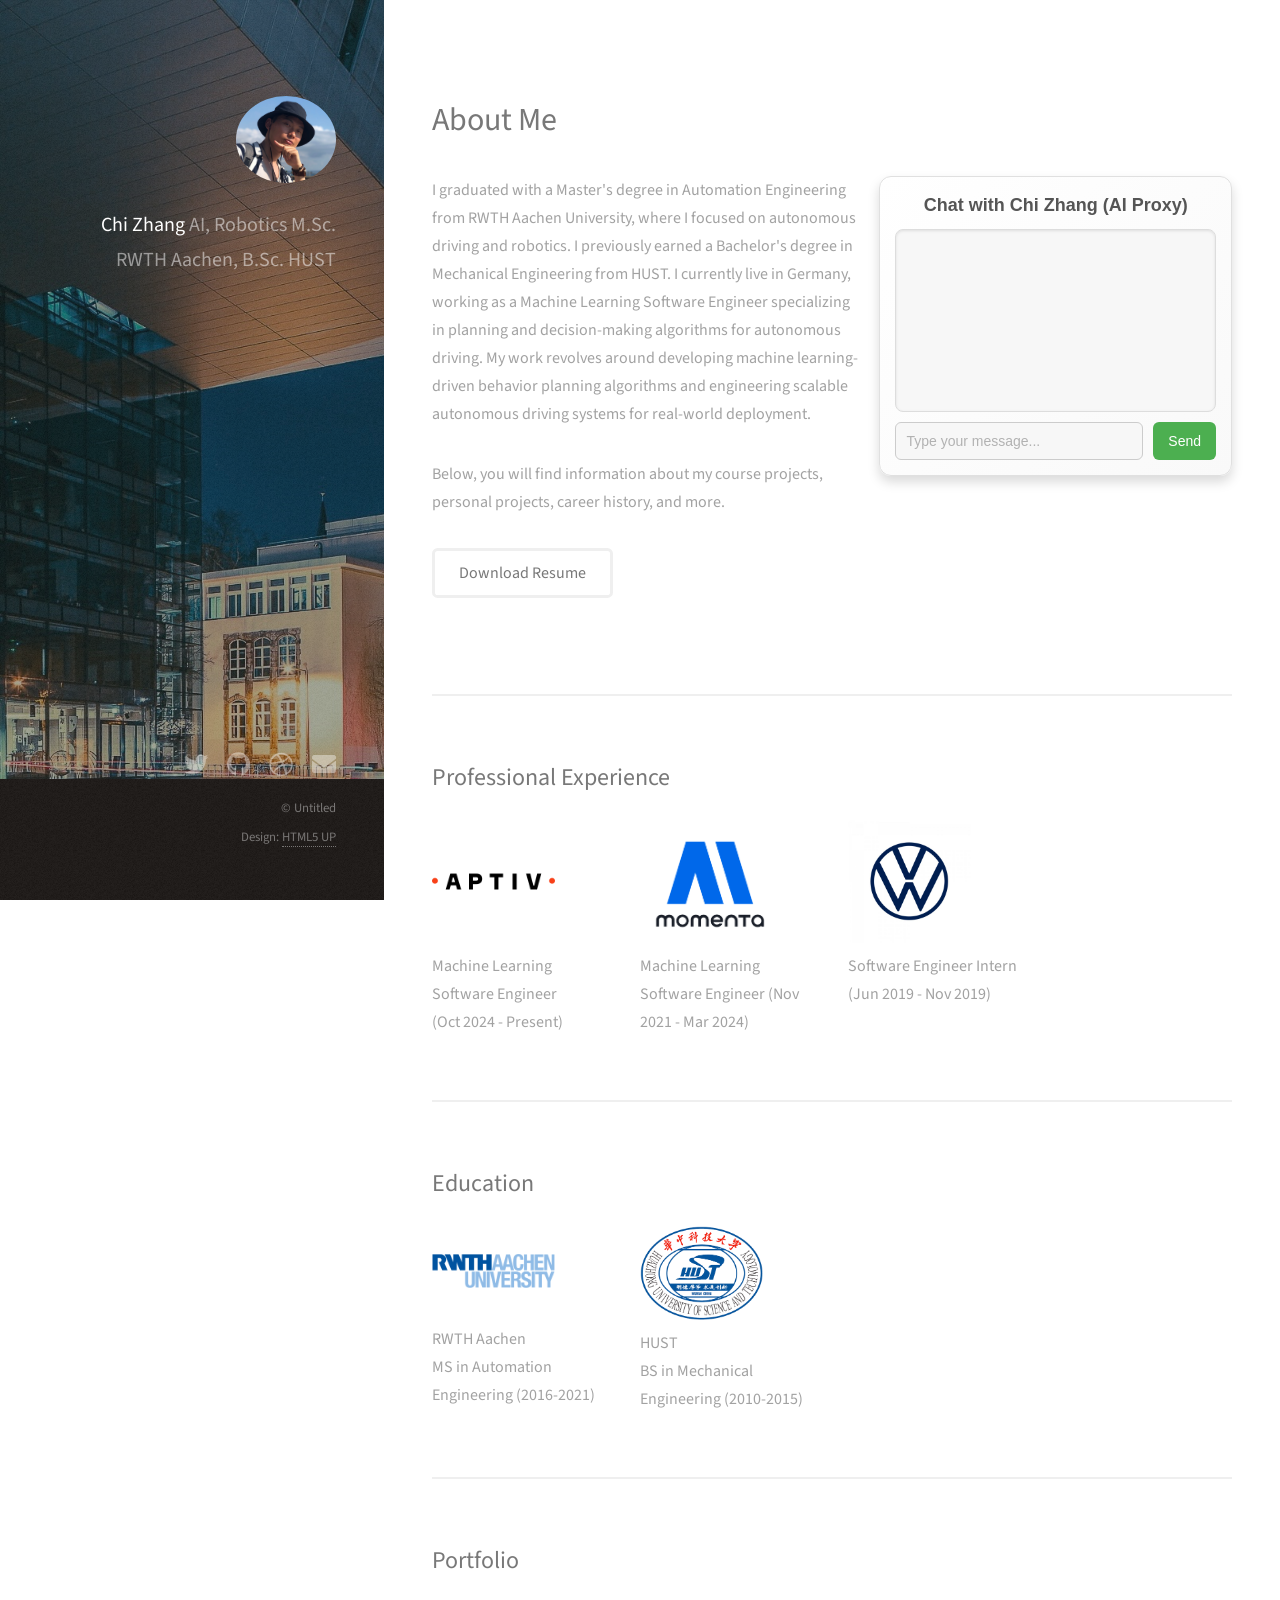
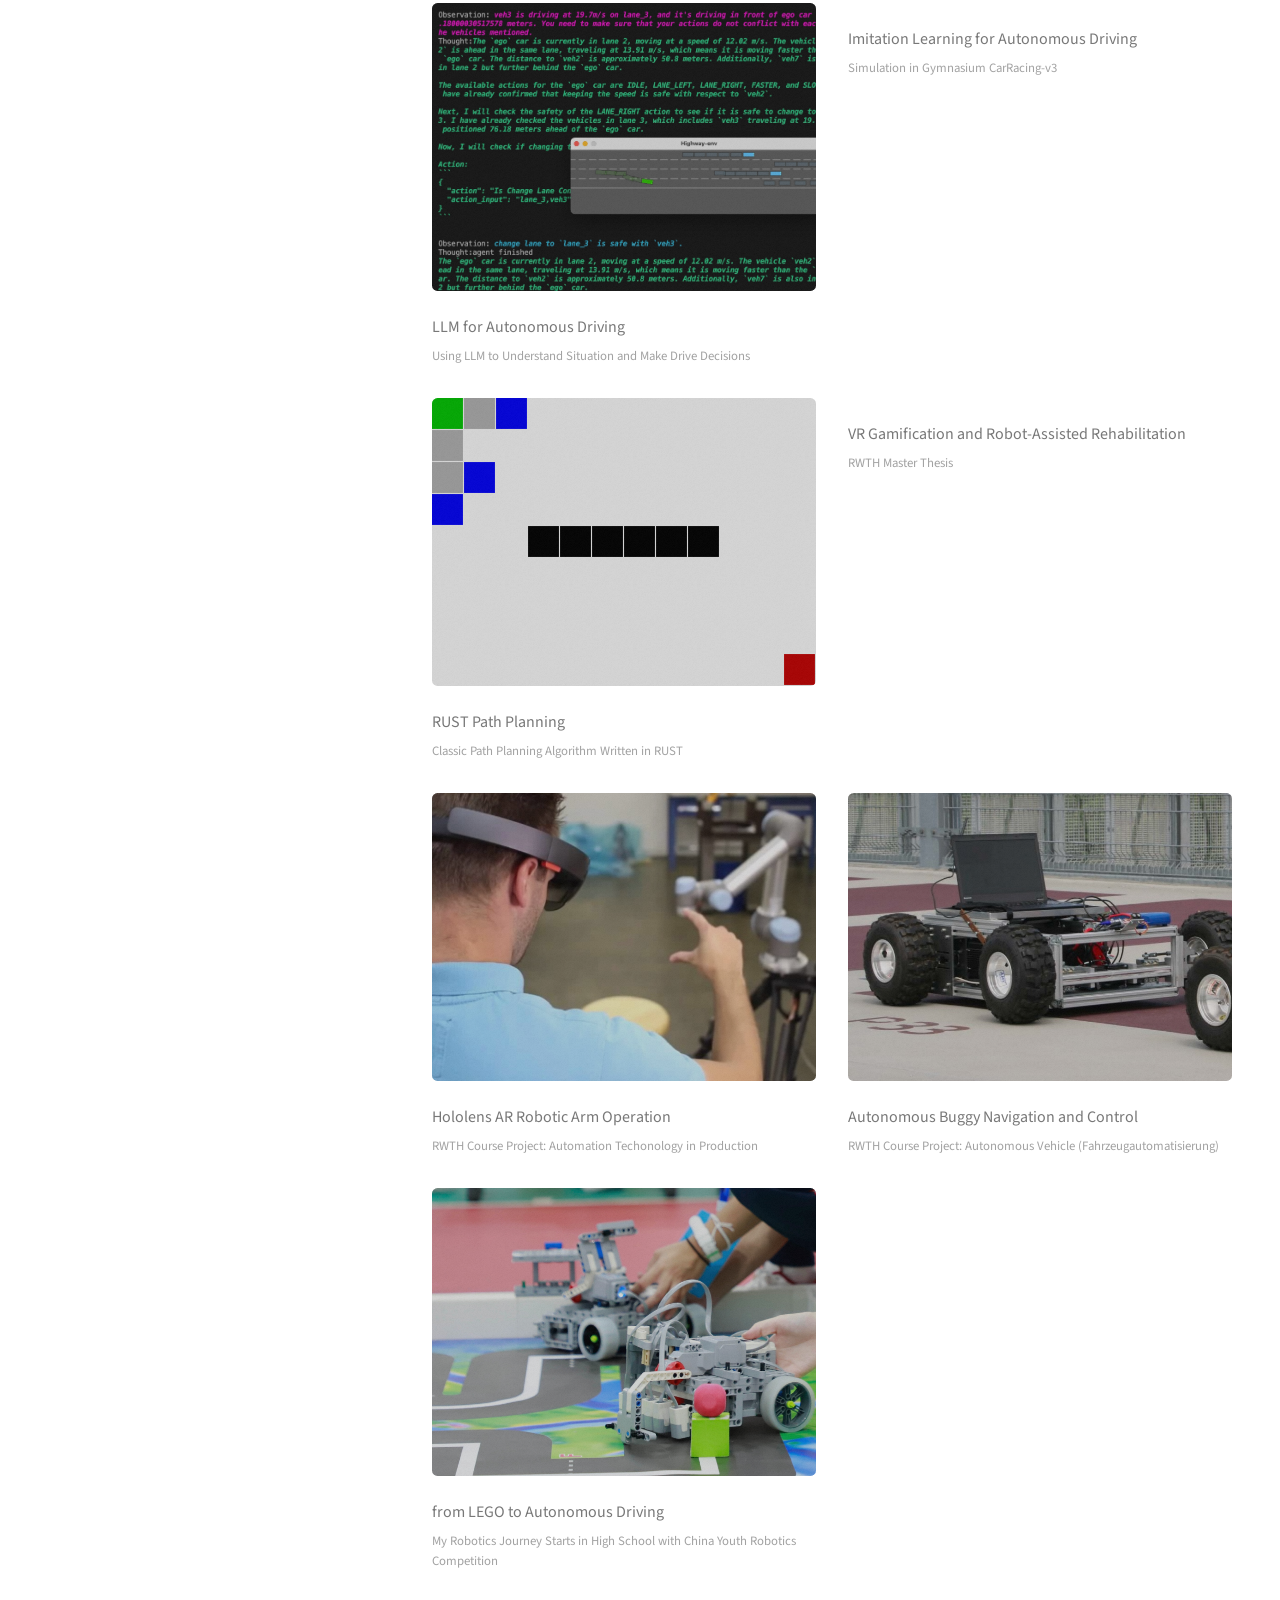
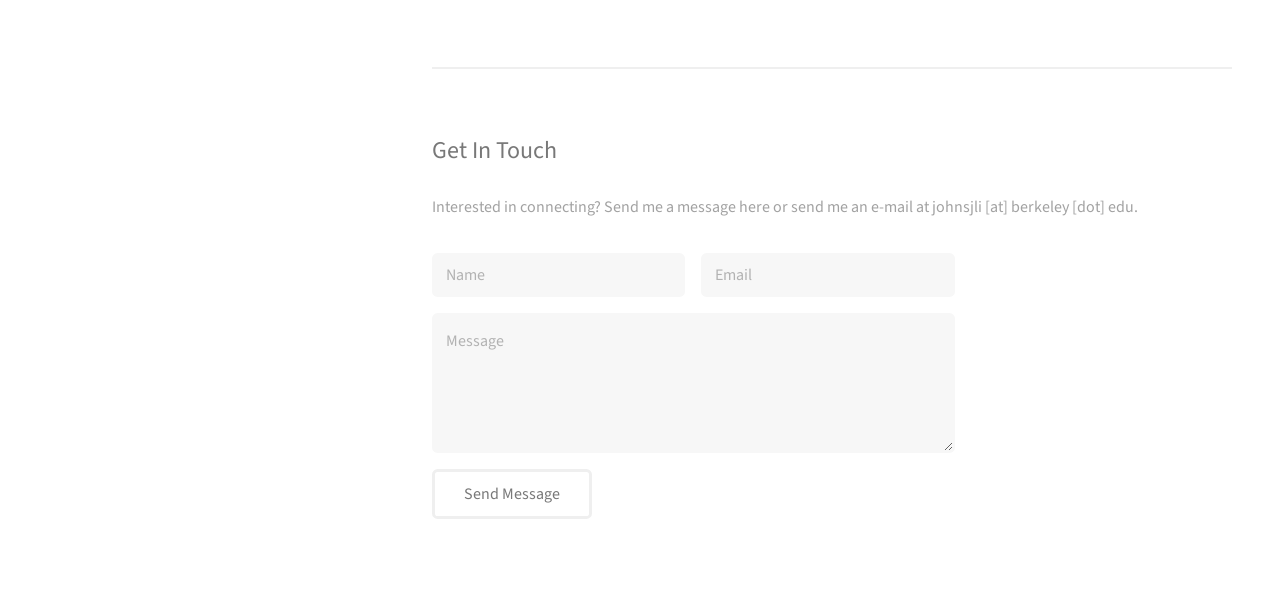
==== commit f9dbd423: "update rwth logo 2" ====
--- a/index.html
+++ b/index.html
@@ -133,11 +133,11 @@
 						<h2>Education</h2>
 						<div class="row">
 							<div class="item col-3 col-6-small">
-								<img src="images/logos/RWTH.png" style="width:70%"> <br />
-								<span class="caption">  <br /> RWTH Aachen <br /> <br />MS in Automation Engineering (2016-2021)<br /> </span>
+								<br /><img src="images/logos/RWTH.png" style="width:70%"> <br />
+								<span class="caption">  <br /> RWTH Aachen <br />MS in Automation Engineering (2016-2021)<br /> </span>
 							</div>
 							<div class="item col-3 col-6-small">
-								<br /><img src="images/logos/HUST.png" alt="Forest" style="width:70%">
+								<img src="images/logos/HUST.png" alt="Forest" style="width:70%">
 								<span class="caption"> <br /> HUST <br />BS in Mechanical Engineering (2010-2015)<br /> </span>
 							</div>
 						</div>
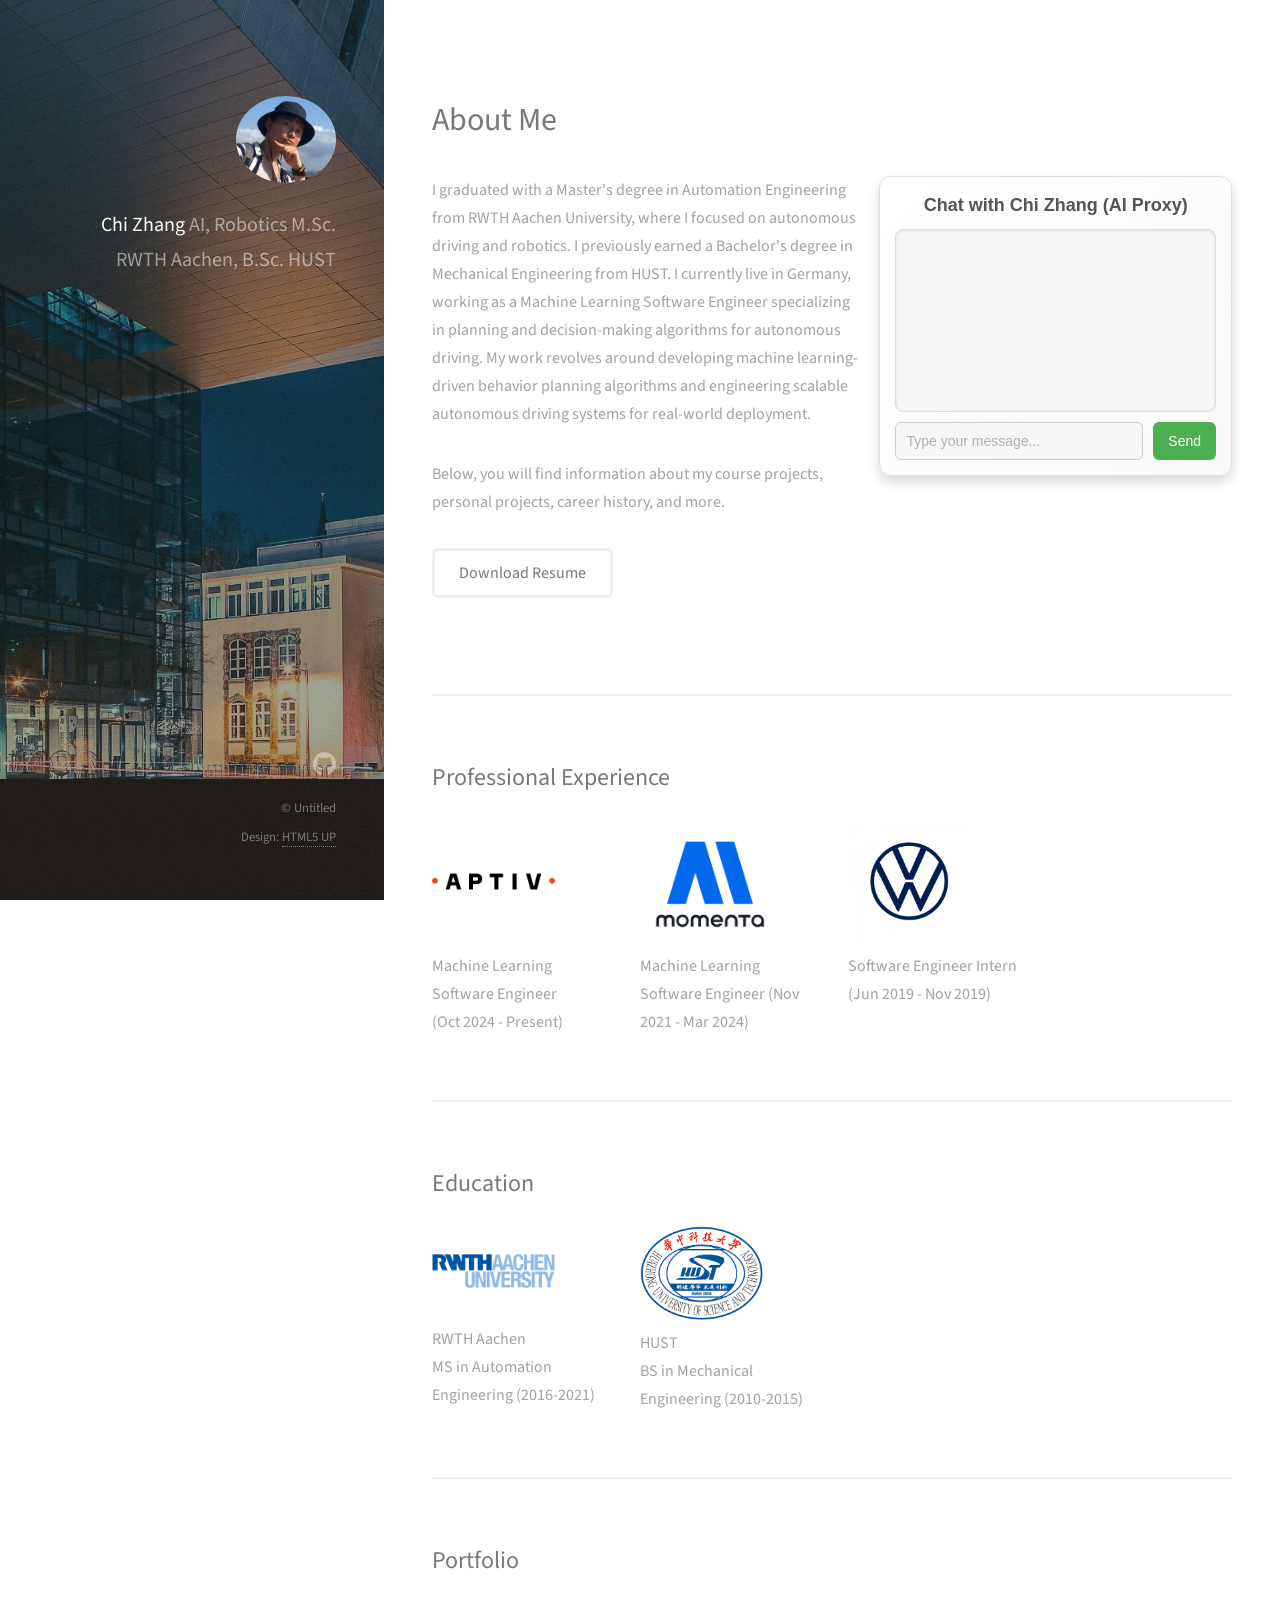
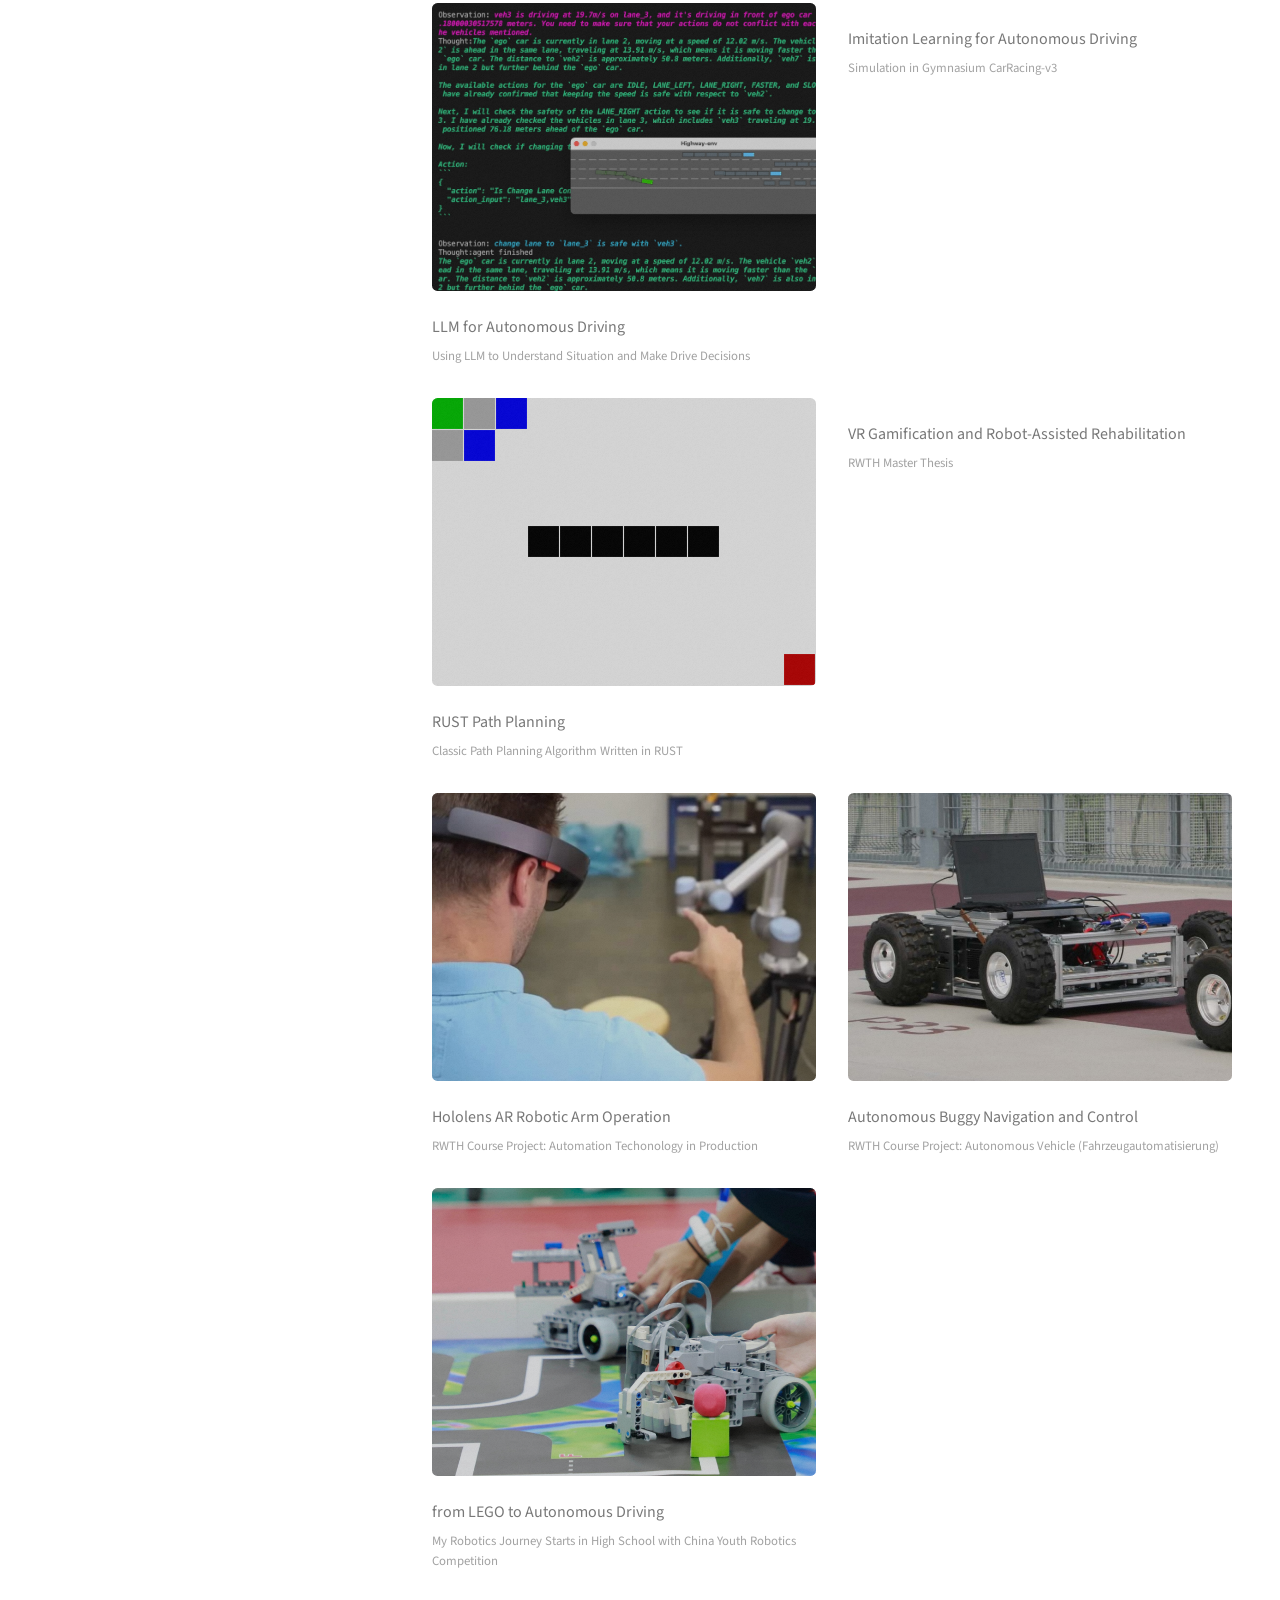
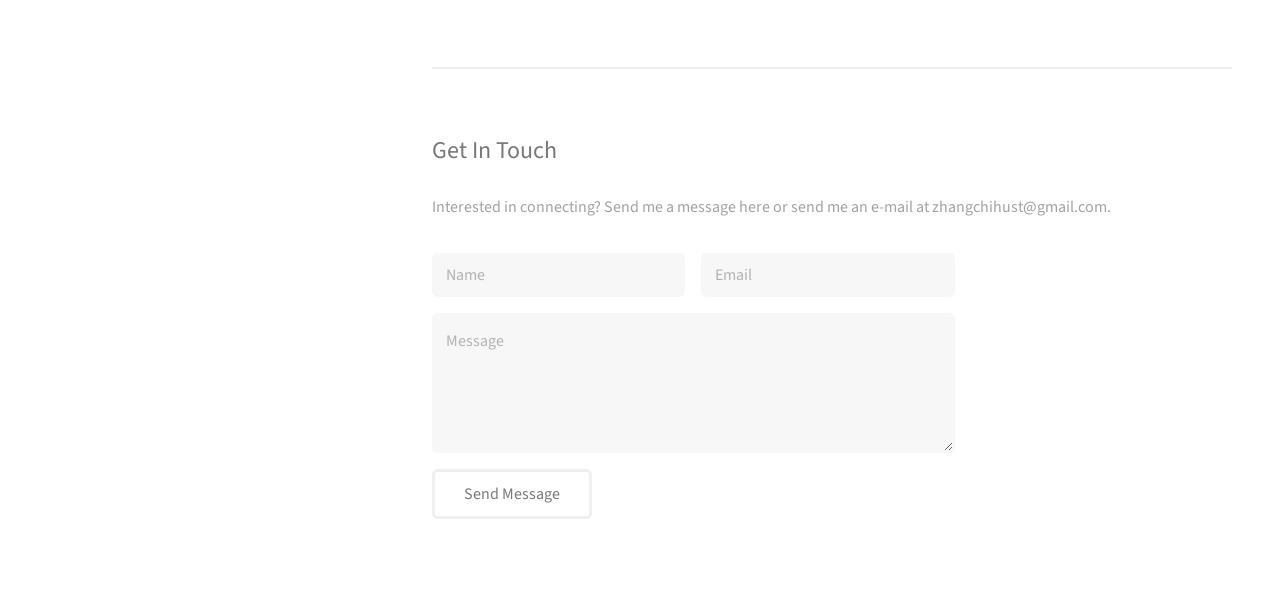
==== commit 3777b322: "update resume" ====
--- a/index.html
+++ b/index.html
@@ -6,7 +6,7 @@
 -->
 <html>
 	<head>
-		<title>Strata by HTML5 UP</title>
+		<title>Chi Zhang Protfolio </title>
 		<meta charset="utf-8" />
 		<meta name="viewport" content="width=device-width, initial-scale=1, user-scalable=no" />
 		<link rel="stylesheet" href="assets/css/main.css" />
@@ -48,7 +48,7 @@
 							career history, and more.
 						</p>
 						<ul class="actions">
-							<li><a href="docs/Johnathon_Li_Resume_USA_2024.pdf" class="button">Download Resume</a></li>
+							<li><a href="docs/Chi_Zhang_Resume_2025.pdf" class="button">Download Resume</a></li>
 						</ul>
 					</div>
 			
@@ -149,7 +149,7 @@
 					<h2>Portfolio</h2>
 					<div class="row">
 						<article class="col-6 col-12-xsmall work-item">
-							<a href="https://github.com/john-s-li/cpp_path_planning" class="image fit thumb"><img src="images/project_covers/llm_drive_cover.jpg" /></a>
+							<a href="https://github.com/hardzc123/imitation_learning_autonomous_driving/tree/master" class="image fit thumb"><img src="images/project_covers/llm_drive_cover.jpg" /></a>
 							<h3>LLM for Autonomous Driving </h3>
 							<p>Using LLM to Understand Situation and Make Drive Decisions</p>
 
@@ -195,7 +195,7 @@
 							
 				<section id="six">
 					<h2>Get In Touch</h2>
-					<p>Interested in connecting? Send me a message here or send me an e-mail at johnsjli [at] berkeley [dot] edu.</p>
+					<p>Interested in connecting? Send me a message here or send me an e-mail at zhangchihust@gmail.com.</p>
 					<div class="row">
 						<div class="col-8 col-12-small">
 							<form method="POST" action="https://formspree.io/f/xpzkbggg">
@@ -216,10 +216,7 @@
 			<footer id="footer">
 				<div class="inner">
 					<ul class="icons">
-						<li><a href="#" class="icon brands fa-twitter"><span class="label">Twitter</span></a></li>
-						<li><a href="#" class="icon brands fa-github"><span class="label">Github</span></a></li>
-						<li><a href="#" class="icon brands fa-dribbble"><span class="label">Dribbble</span></a></li>
-						<li><a href="#" class="icon solid fa-envelope"><span class="label">Email</span></a></li>
+						<li><a href="https://github.com/hardzc123" class="icon brands fa-github"><span class="label">Github</span></a></li>
 					</ul>
 					<ul class="copyright">
 						<li>&copy; Untitled</li><li>Design: <a href="http://html5up.net">HTML5 UP</a></li>
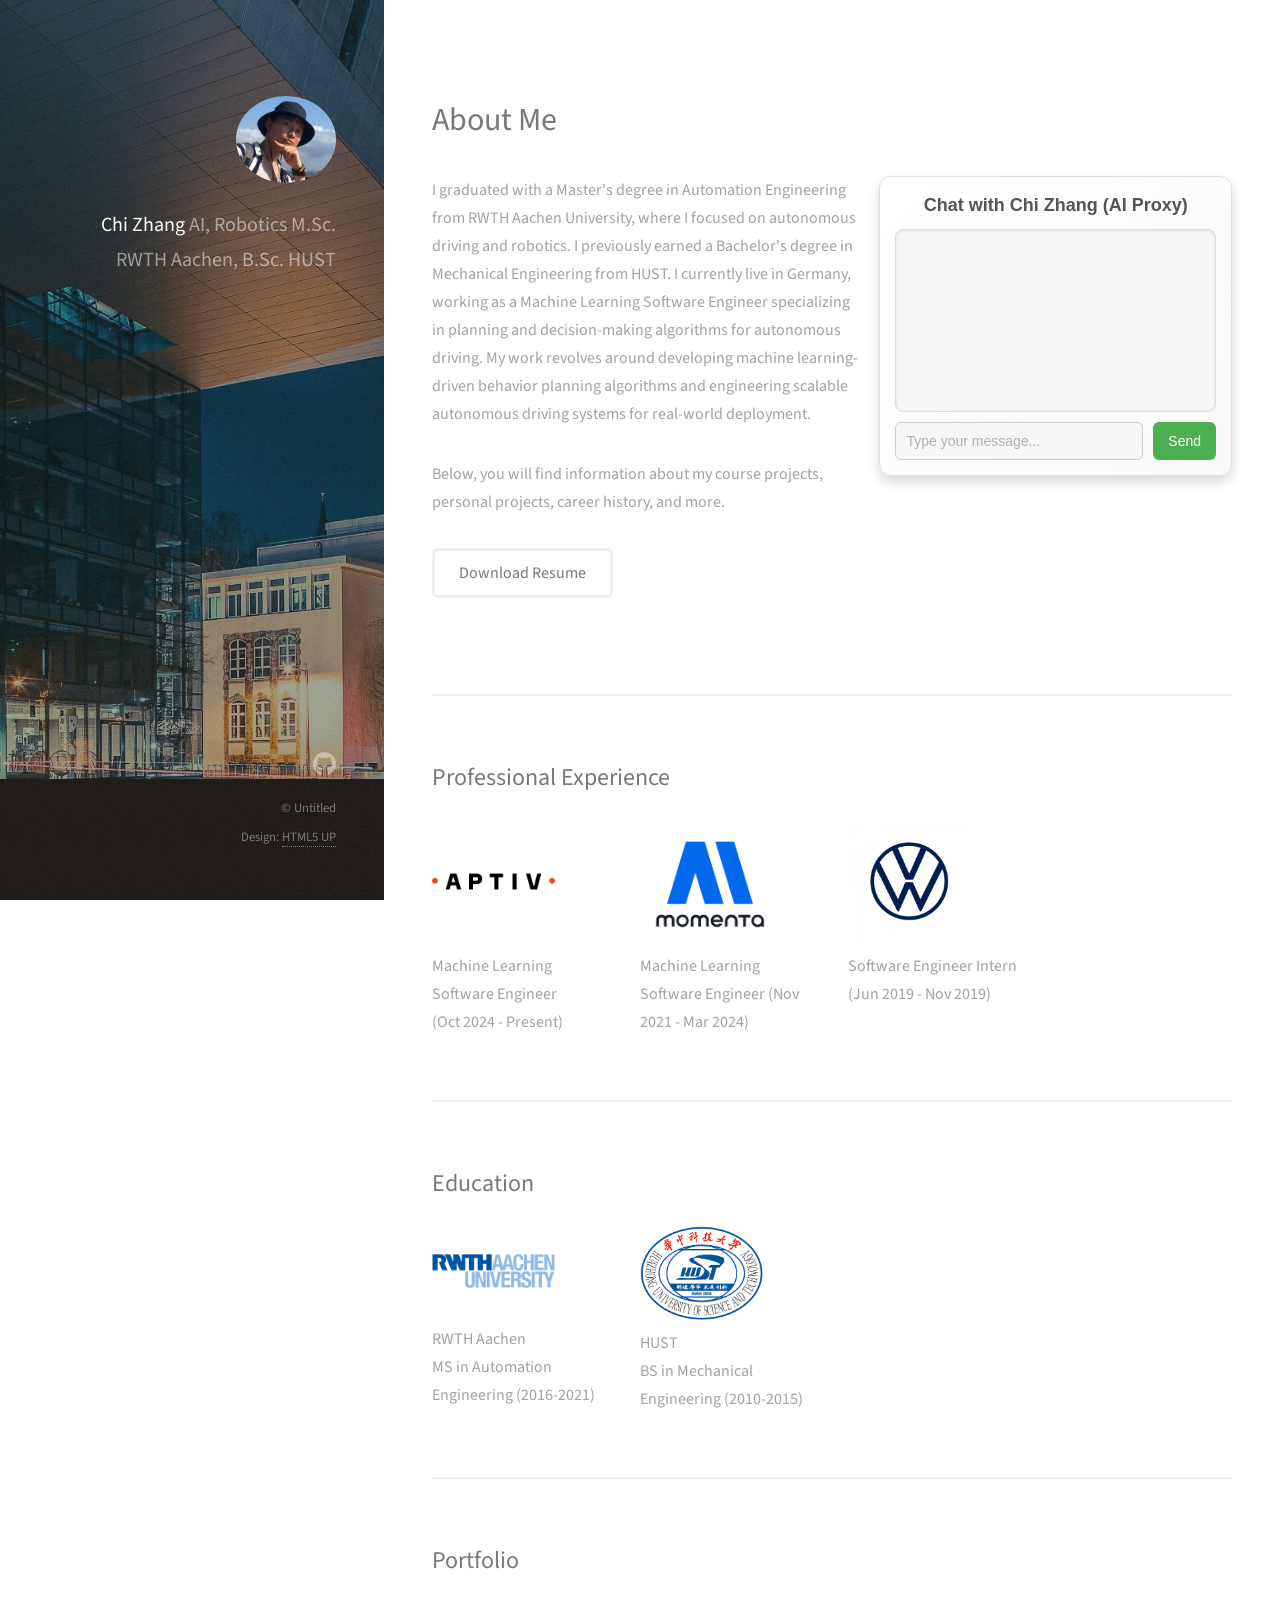
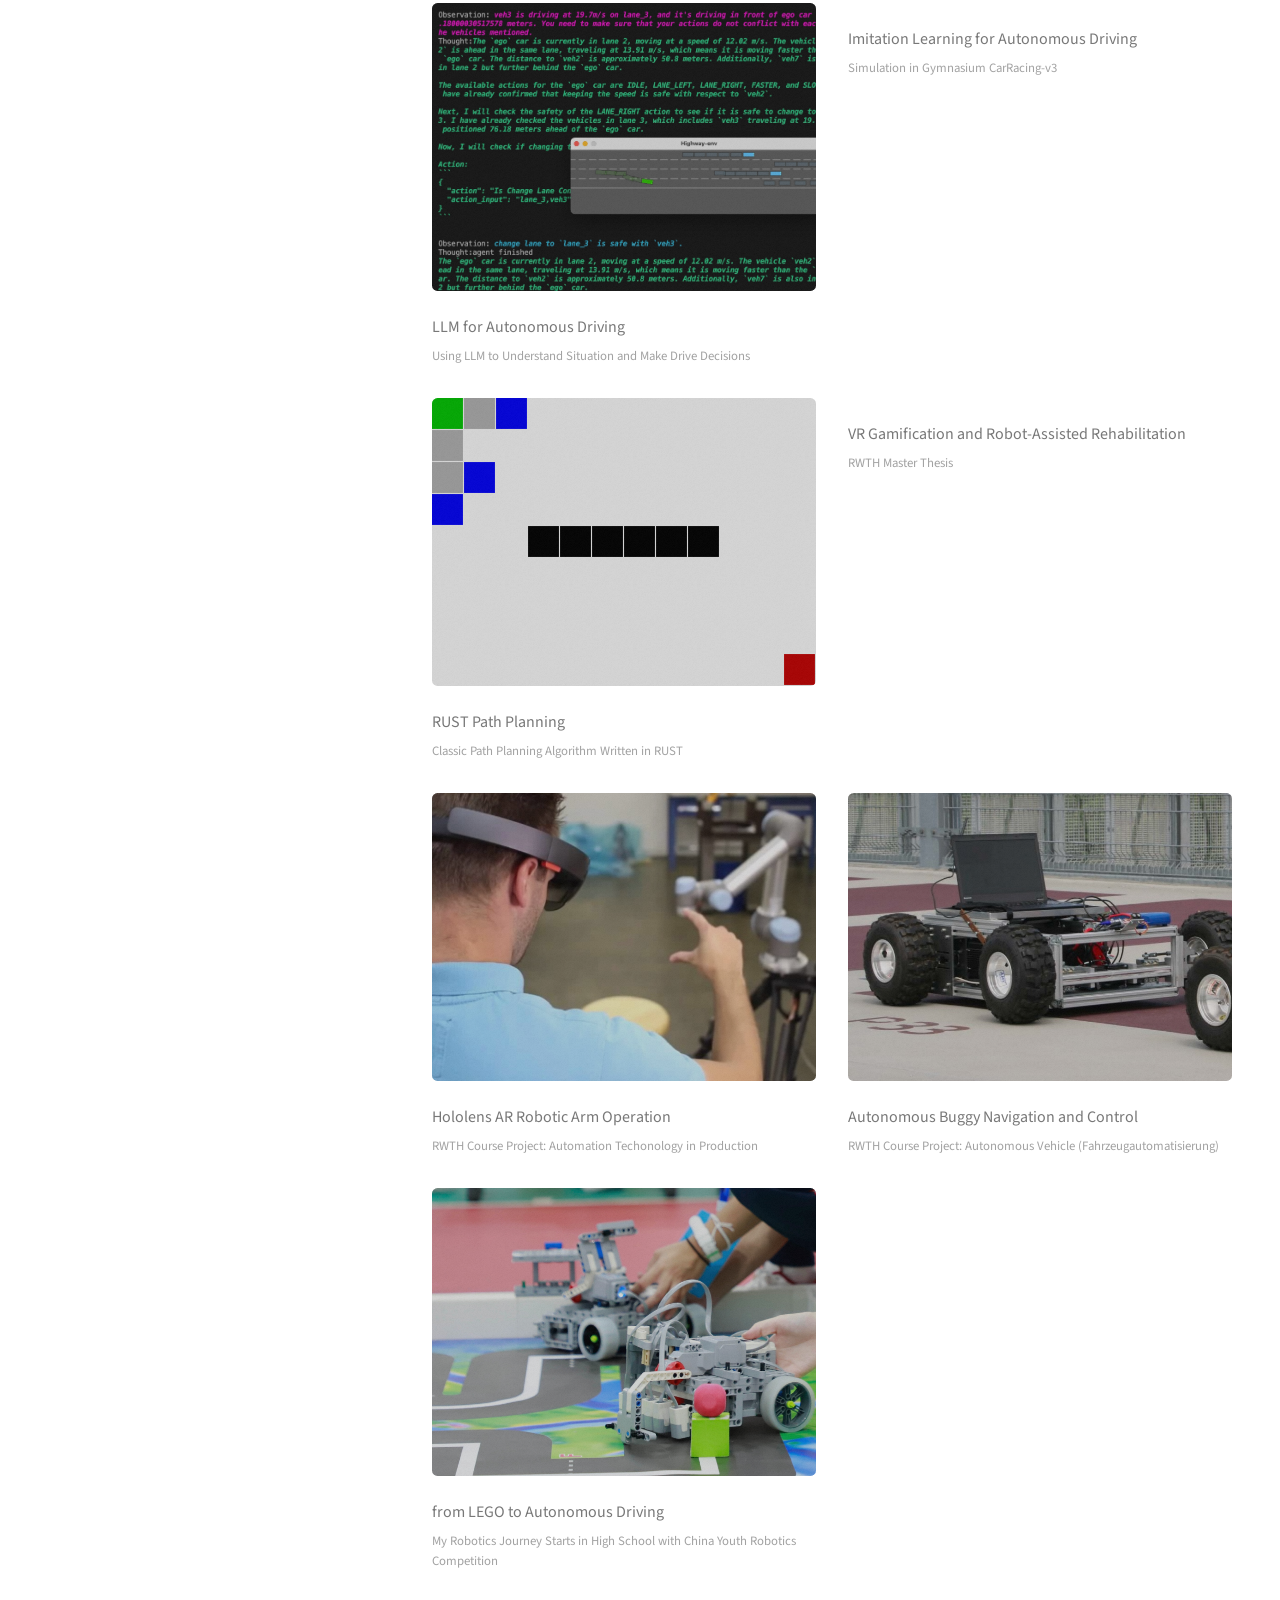
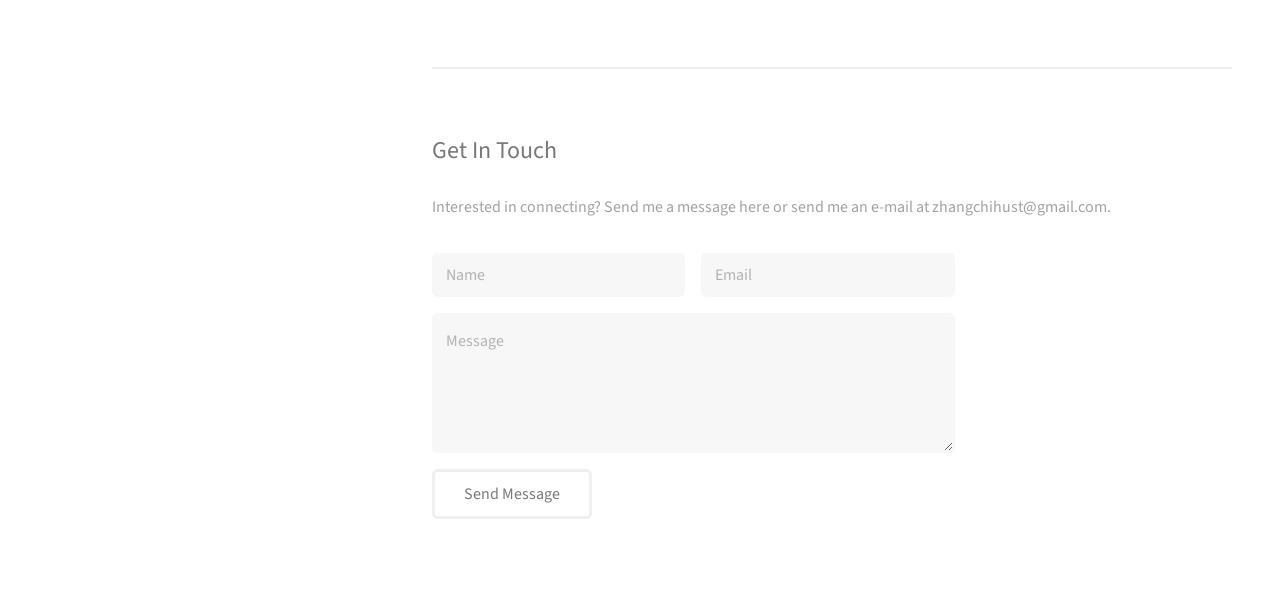
==== commit bb9219a5: "update llm planning" ====
--- a/index.html
+++ b/index.html
@@ -149,7 +149,7 @@
 					<h2>Portfolio</h2>
 					<div class="row">
 						<article class="col-6 col-12-xsmall work-item">
-							<a href="https://github.com/hardzc123/imitation_learning_autonomous_driving/tree/master" class="image fit thumb"><img src="images/project_covers/llm_drive_cover.jpg" /></a>
+							<a href="html/llm_planning.html" class="image fit thumb"><img src="images/project_covers/llm_drive_cover.jpg" /></a>
 							<h3>LLM for Autonomous Driving </h3>
 							<p>Using LLM to Understand Situation and Make Drive Decisions</p>
 
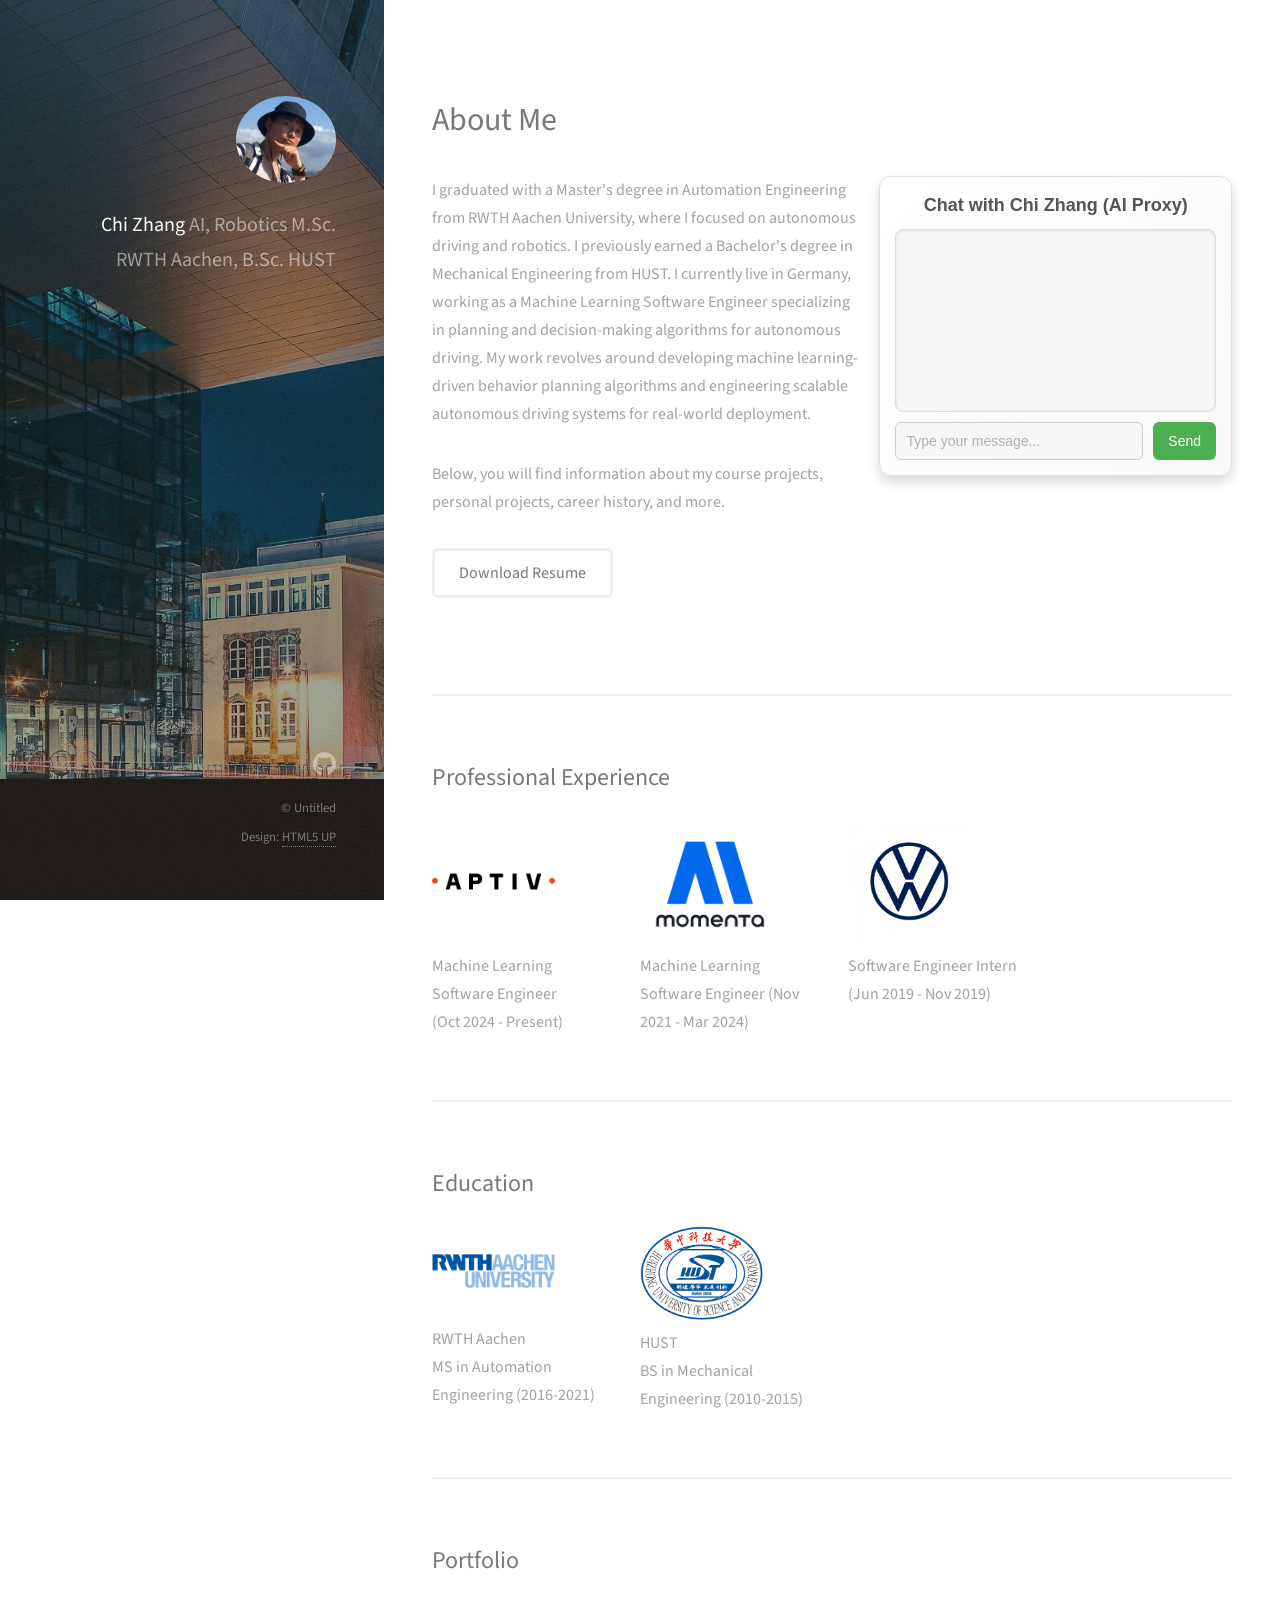
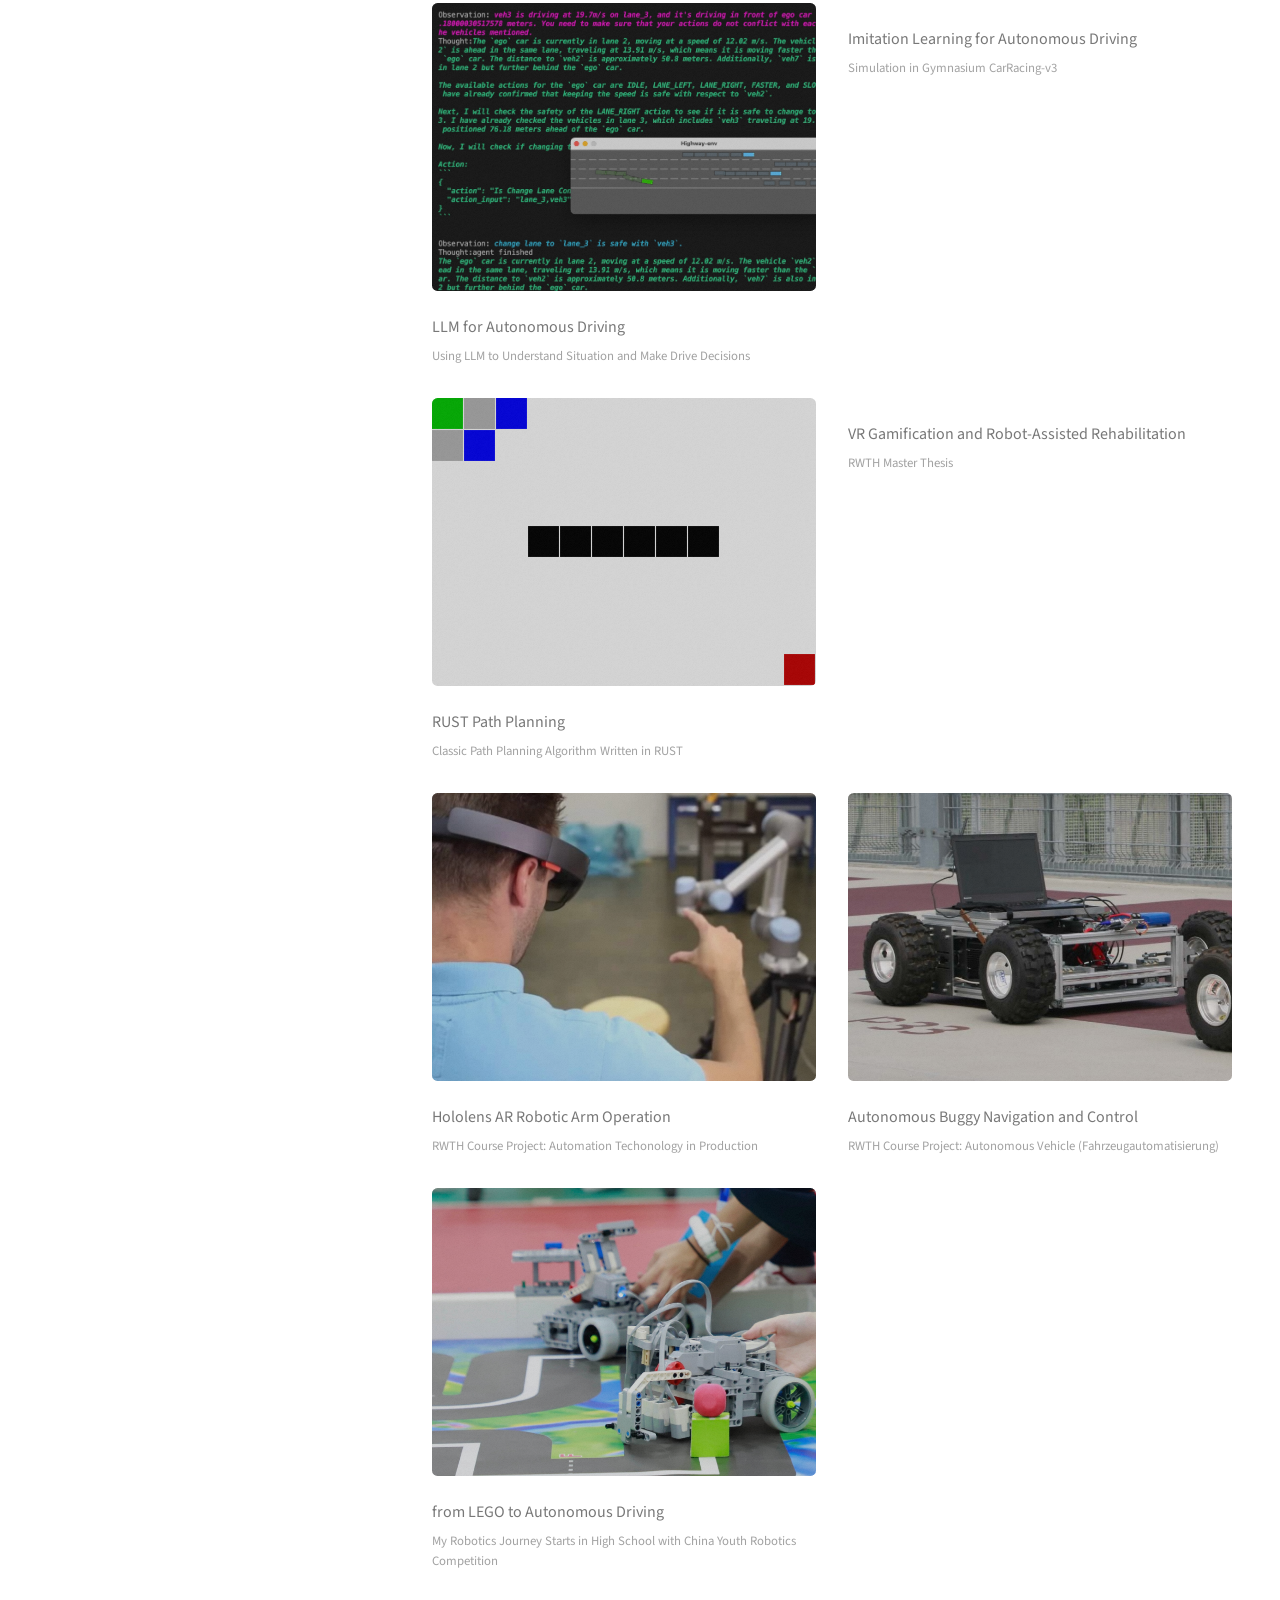
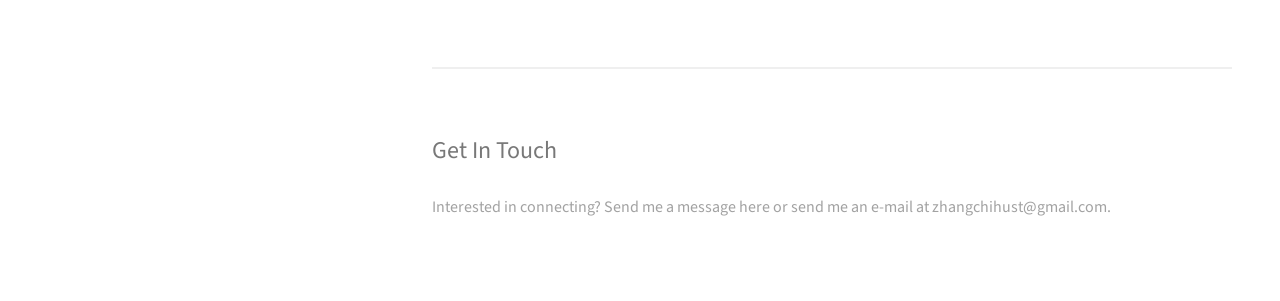
==== commit 944e62a1: "change get in touch" ====
--- a/index.html
+++ b/index.html
@@ -196,7 +196,7 @@
 				<section id="six">
 					<h2>Get In Touch</h2>
 					<p>Interested in connecting? Send me a message here or send me an e-mail at zhangchihust@gmail.com.</p>
-					<div class="row">
+					<!-- <div class="row">
 						<div class="col-8 col-12-small">
 							<form method="POST" action="https://formspree.io/f/xpzkbggg">
 								<div class="row gtr-uniform gtr-50">
@@ -207,7 +207,7 @@
 								</div>
 							</form>
 						</div>
-					</div>
+					</div> -->
 				</section>
 
 		</div>
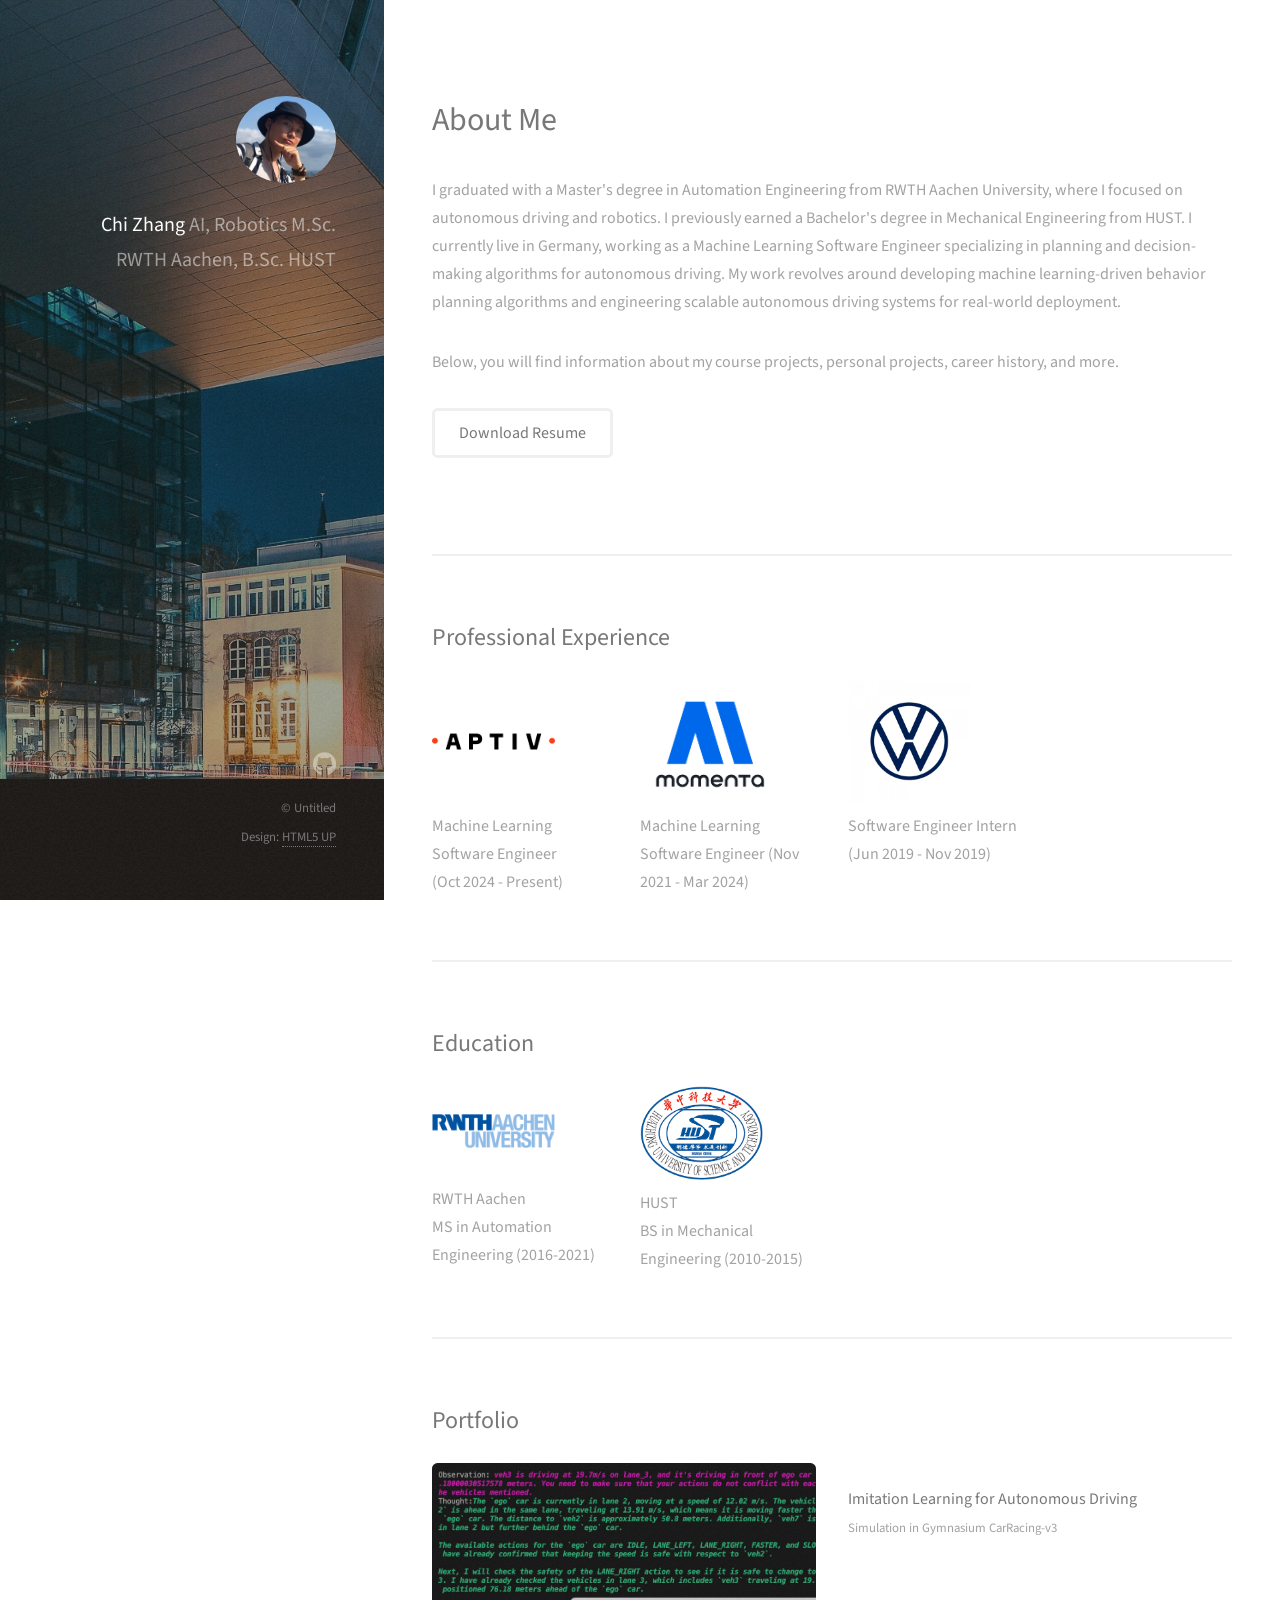
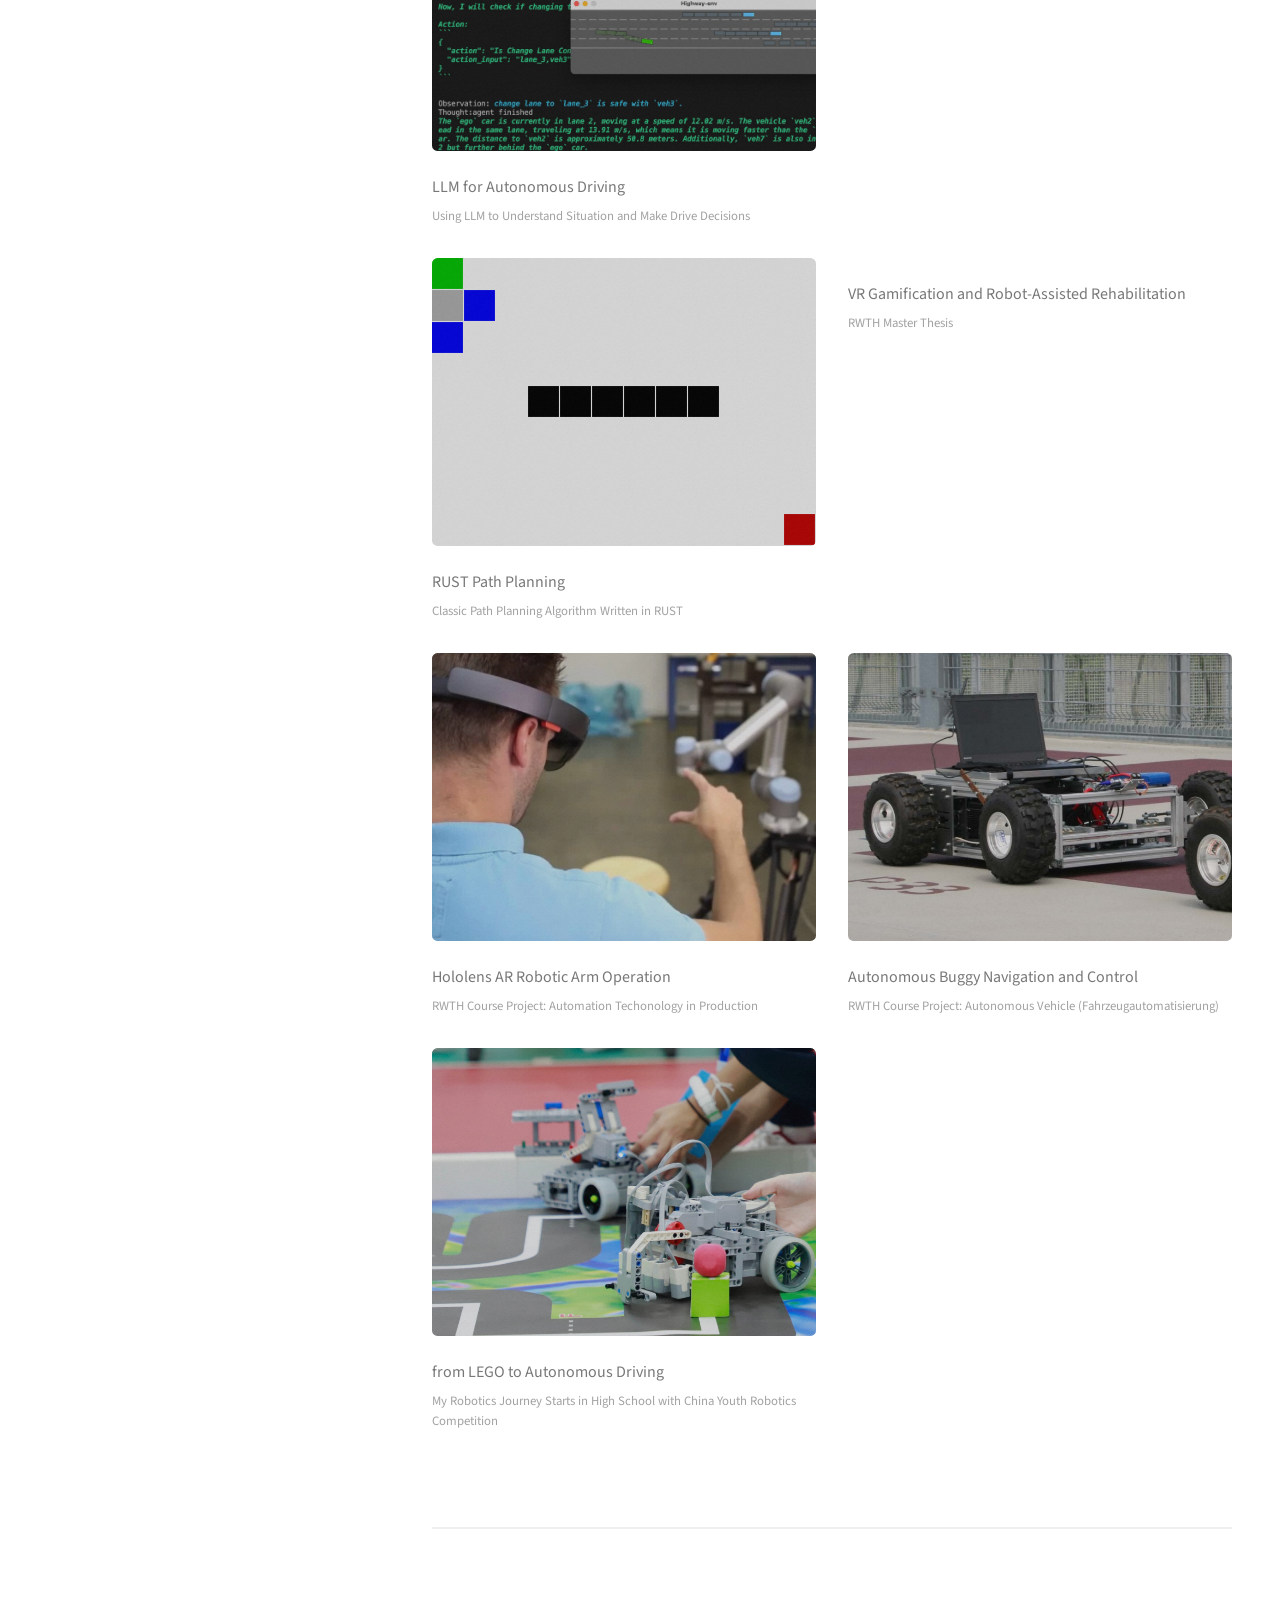
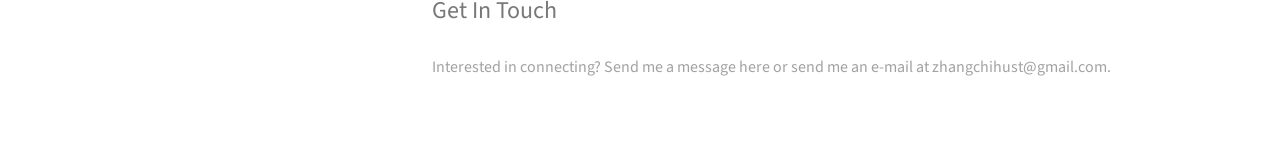
==== commit a42ae0db: "deactivate chatbox" ====
--- a/index.html
+++ b/index.html
@@ -53,7 +53,7 @@
 					</div>
 			
 					<!-- 右侧聊天窗口 -->
-					<div id="chatbot-container" style="
+					<!-- <div id="chatbot-container" style="
 						flex: 1.5; 
 						min-width: 300px; 
 						border: 1px solid #e0e0e0;
@@ -105,7 +105,7 @@
 								Send
 							</button>
 						</div>
-					</div>
+					</div> -->
 				</div>
 			</section>
 
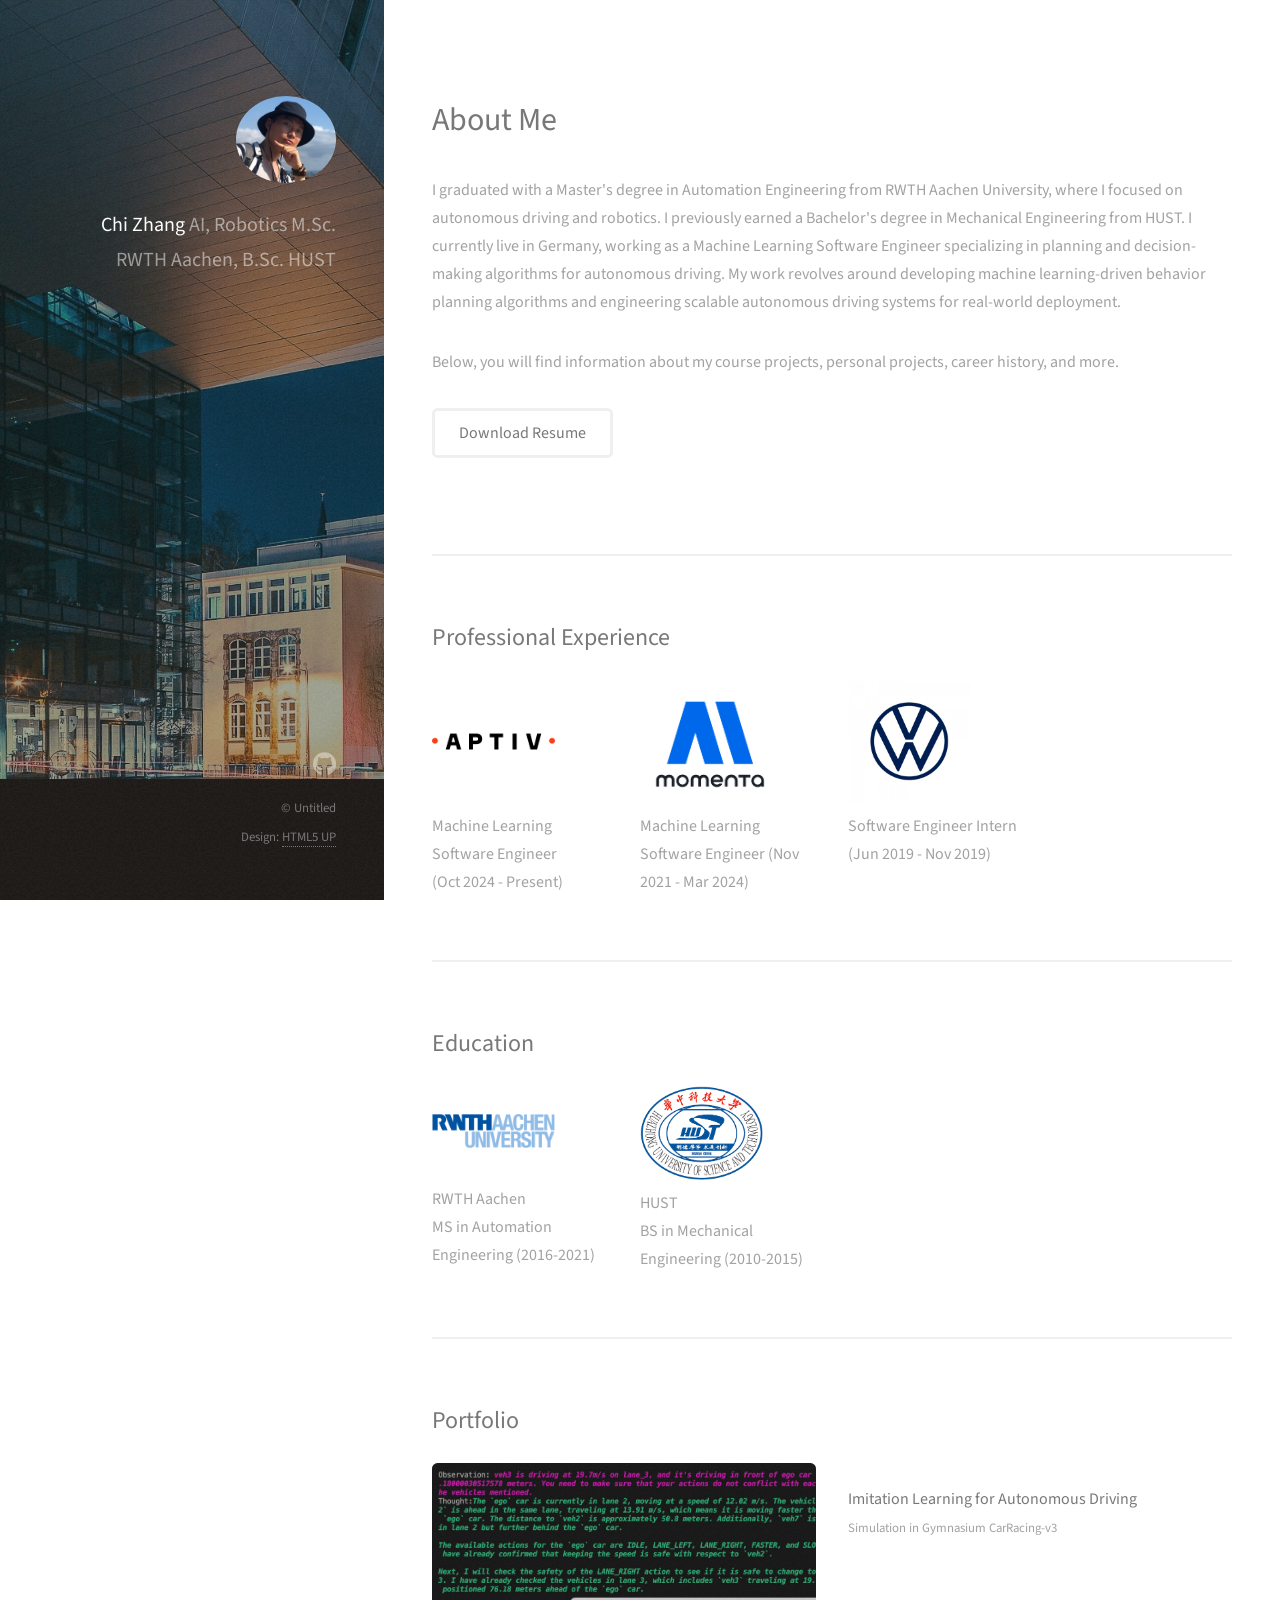
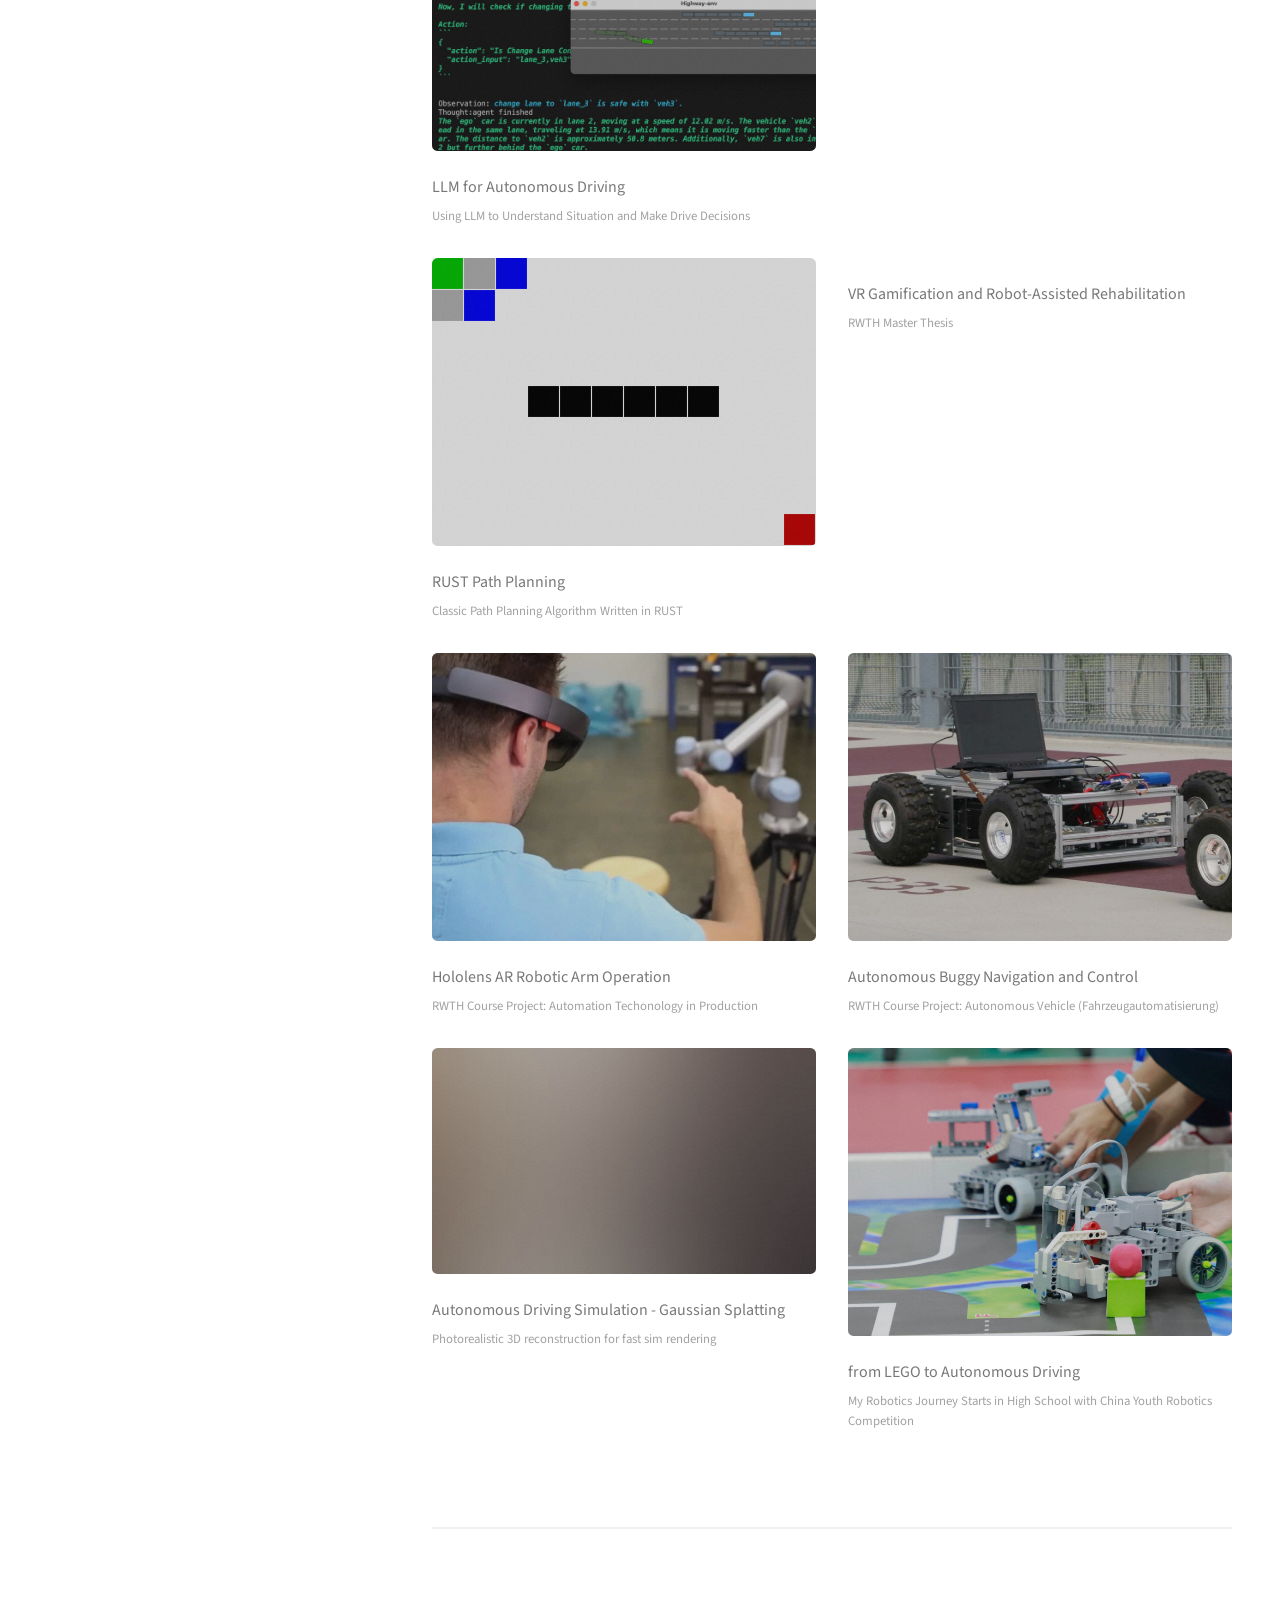
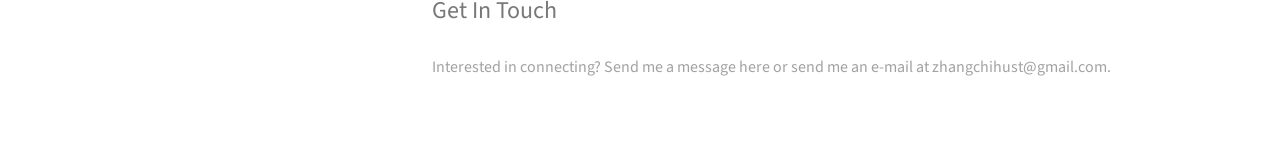
==== commit 4c9a7970: "update" ====
--- a/index.html
+++ b/index.html
@@ -183,6 +183,11 @@
 							<p>RWTH Course Project: Autonomous Vehicle (Fahrzeugautomatisierung)</p>
 						</article>
 						<article class="col-6 col-12-xsmall work-item">
+							<a href="html/gaussian_splatting_sim.html" class="image fit thumb"><img src="images/thumbs/01.jpg" alt="" /></a>
+							<h3>Autonomous Driving Simulation - Gaussian Splatting</h3>
+							<p>Photorealistic 3D reconstruction for fast sim rendering</p>
+						</article>
+						<article class="col-6 col-12-xsmall work-item">
 							<a href="html/high_school_robot.html" class="image fit thumb"><img src="images/project_covers/High_School_Robot.png" alt="" /></a>
 							<h3>from LEGO to Autonomous Driving</h3>
 							<p>My Robotics Journey Starts in High School with China Youth Robotics Competition</p>
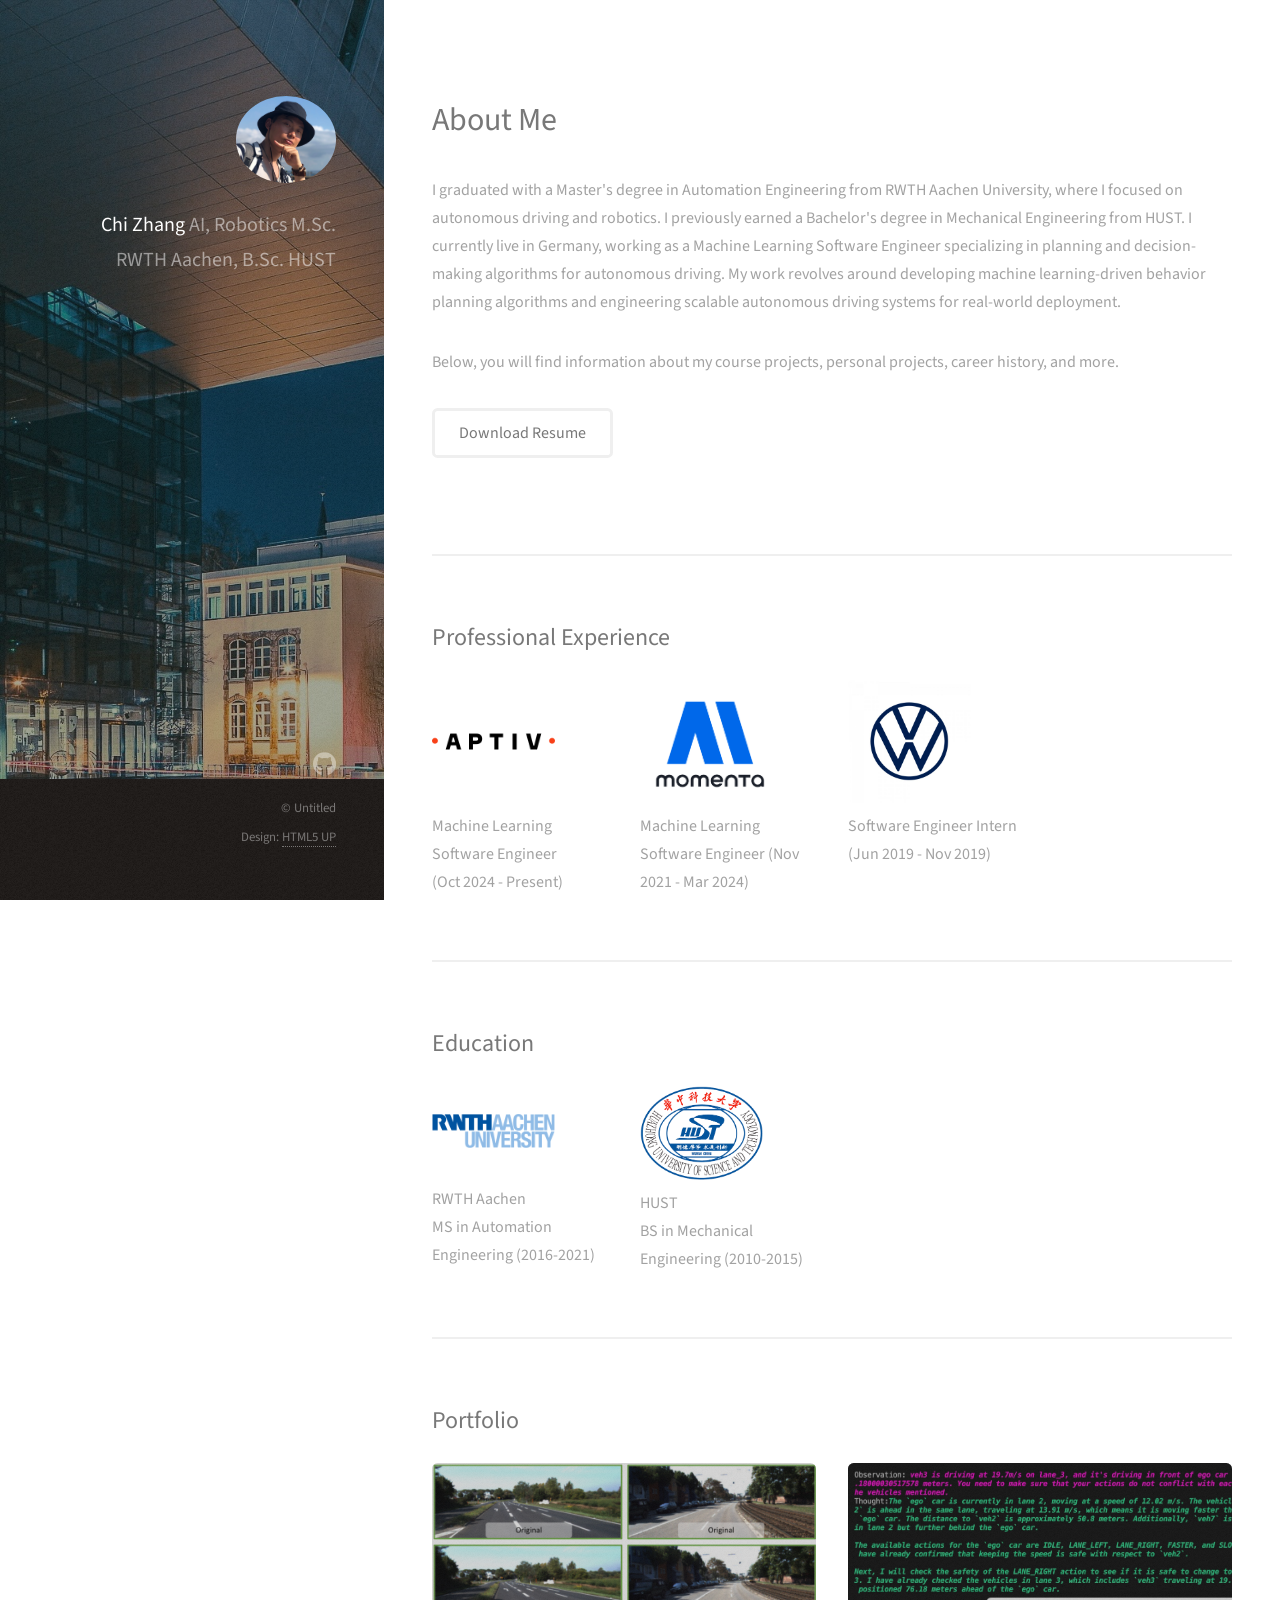
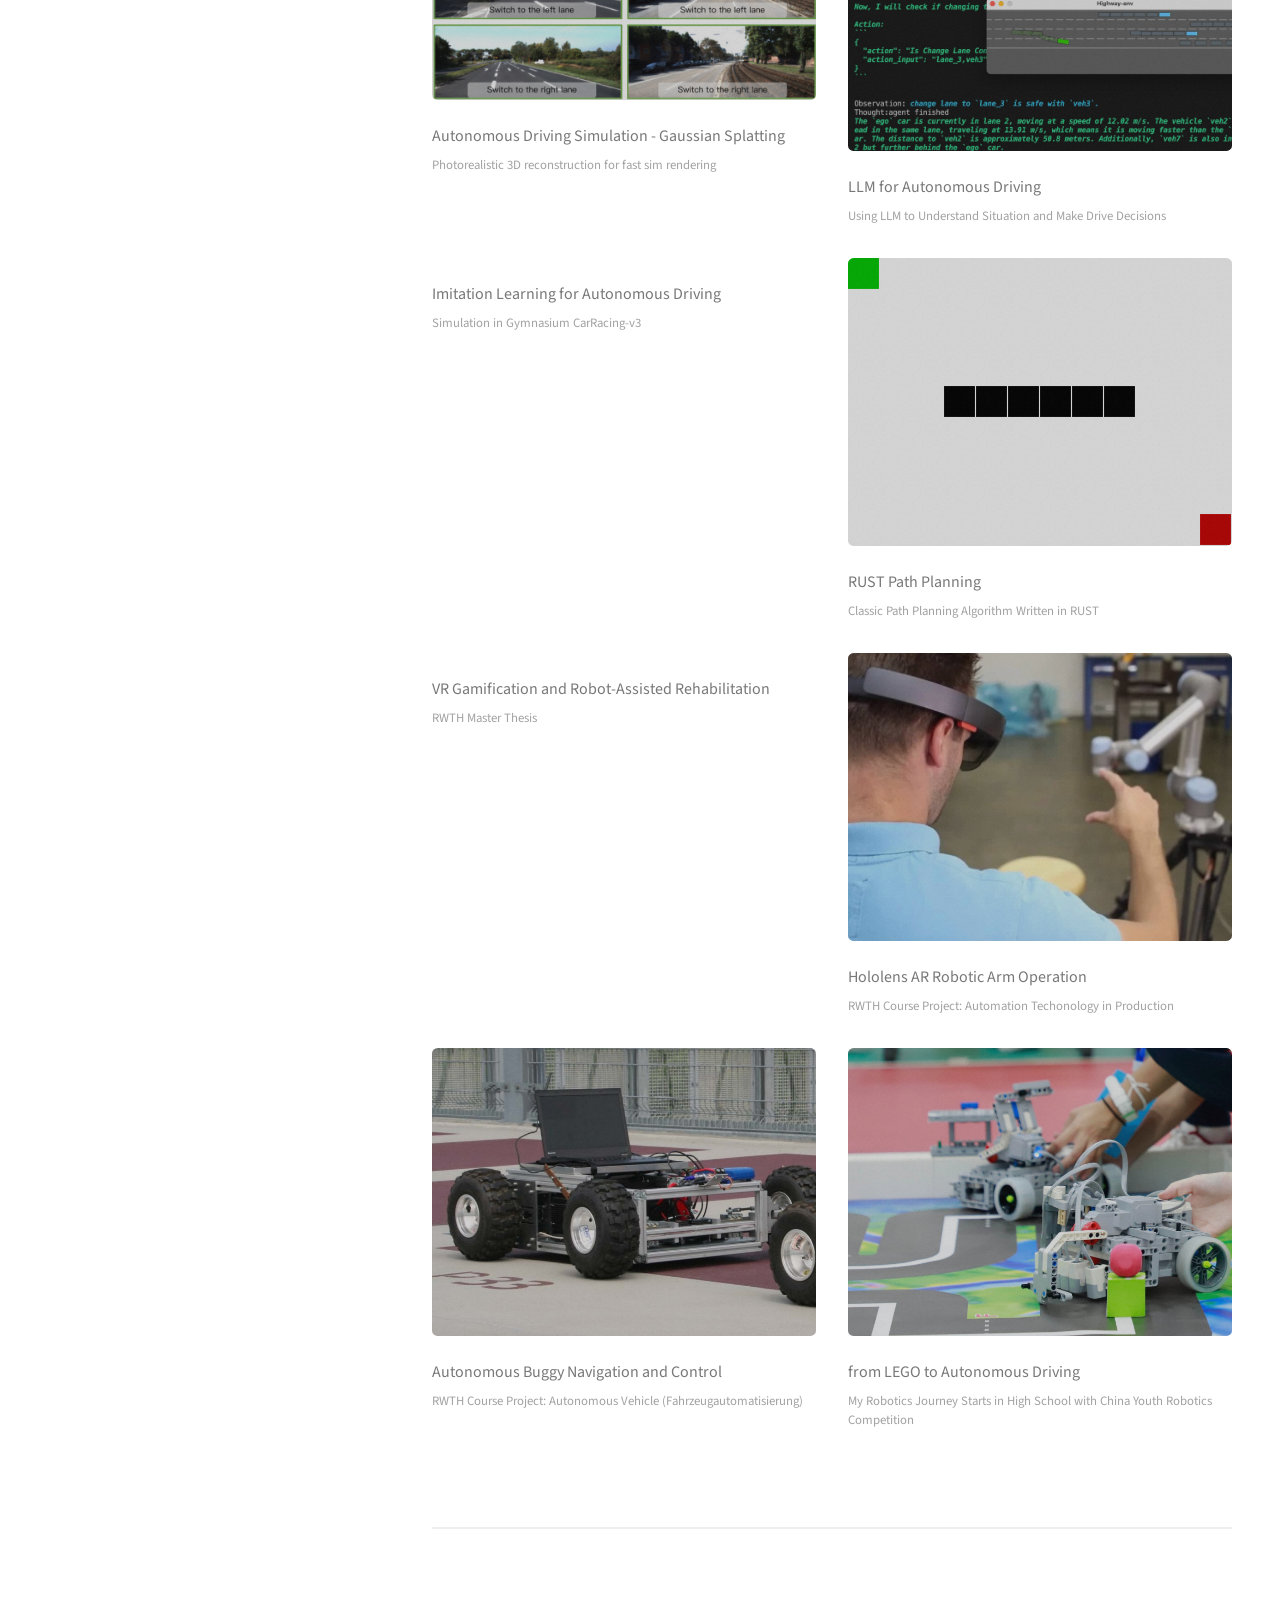
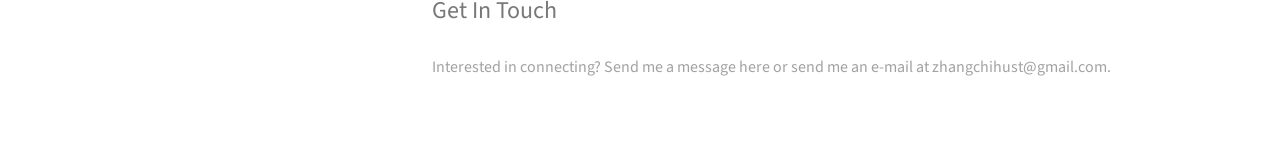
==== commit dfa46407: "update" ====
--- a/index.html
+++ b/index.html
@@ -149,6 +149,11 @@
 					<h2>Portfolio</h2>
 					<div class="row">
 						<article class="col-6 col-12-xsmall work-item">
+							<a href="html/gaussian_splatting_sim.html" class="image fit thumb"><img src="images/project_covers/gaussian-splatting.png" alt="" /></a>
+							<h3>Autonomous Driving Simulation - Gaussian Splatting</h3>
+							<p>Photorealistic 3D reconstruction for fast sim rendering</p>
+						</article>
+						<article class="col-6 col-12-xsmall work-item">
 							<a href="html/llm_planning.html" class="image fit thumb"><img src="images/project_covers/llm_drive_cover.jpg" /></a>
 							<h3>LLM for Autonomous Driving </h3>
 							<p>Using LLM to Understand Situation and Make Drive Decisions</p>
@@ -181,11 +186,6 @@
 							<a href="html/rwth_project_autonomous_vehicle.html" class="image fit thumb"><img src="images/project_covers/RWTH_Self_Driving_Project_Cover.jpg" alt="" /></a>
 							<h3>Autonomous Buggy Navigation and Control</h3>
 							<p>RWTH Course Project: Autonomous Vehicle (Fahrzeugautomatisierung)</p>
-						</article>
-						<article class="col-6 col-12-xsmall work-item">
-							<a href="html/gaussian_splatting_sim.html" class="image fit thumb"><img src="images/thumbs/01.jpg" alt="" /></a>
-							<h3>Autonomous Driving Simulation - Gaussian Splatting</h3>
-							<p>Photorealistic 3D reconstruction for fast sim rendering</p>
 						</article>
 						<article class="col-6 col-12-xsmall work-item">
 							<a href="html/high_school_robot.html" class="image fit thumb"><img src="images/project_covers/High_School_Robot.png" alt="" /></a>
